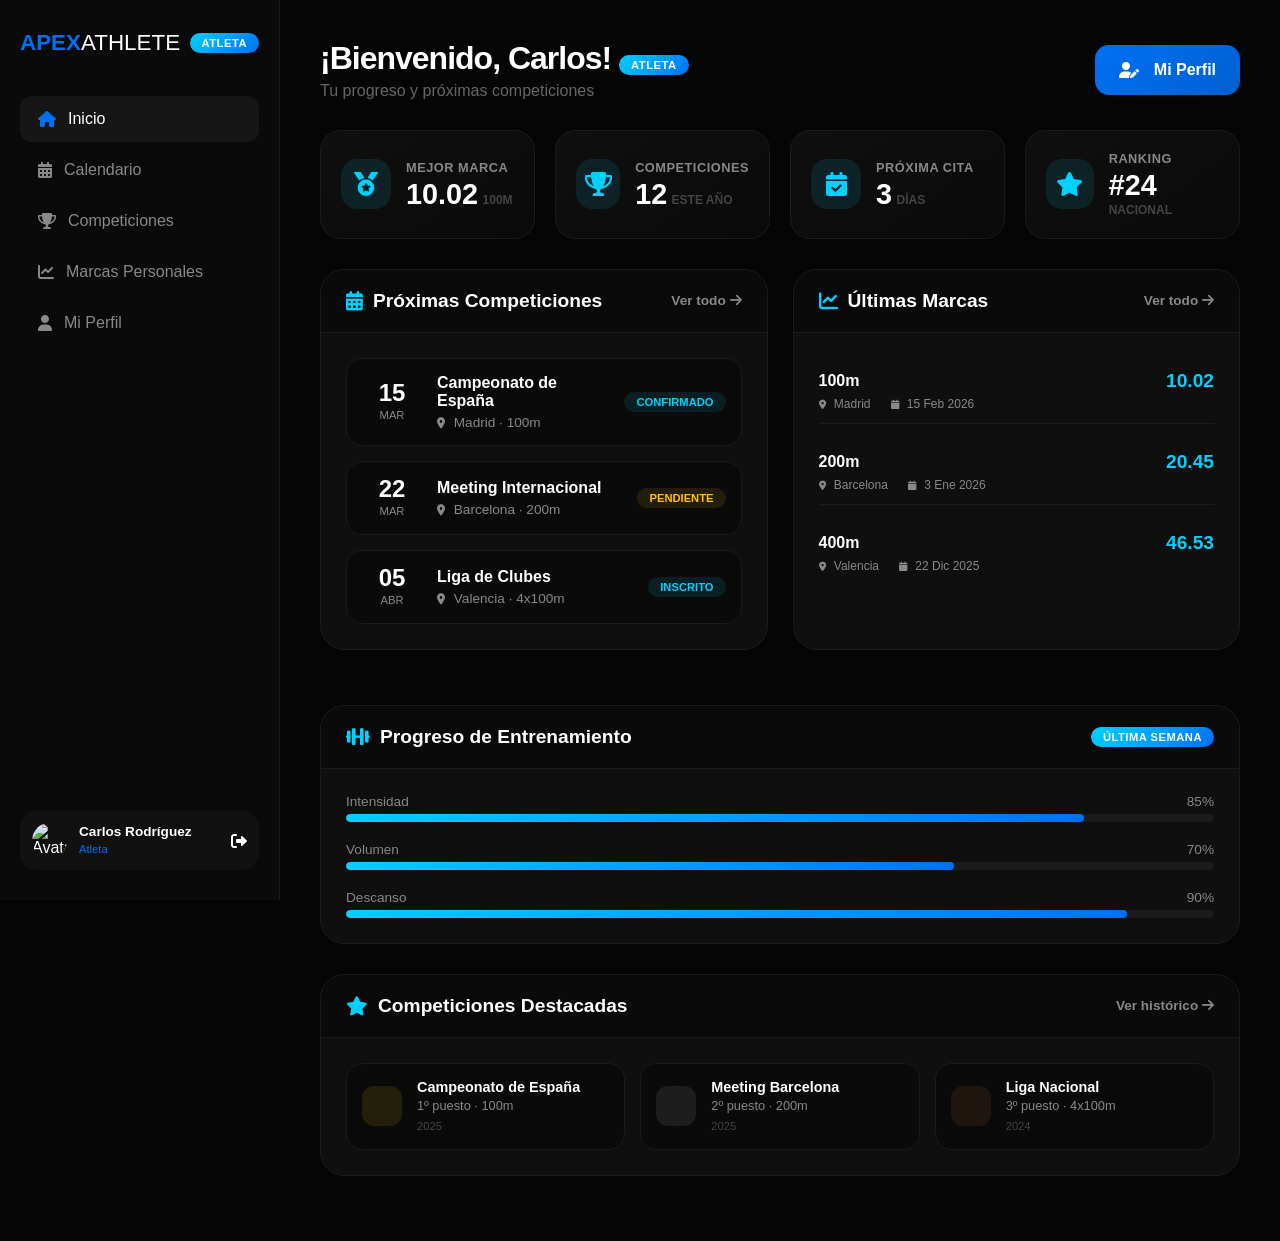
==== athlete/athlete.html @ 9842d27b "athlete" ====
<!DOCTYPE html>
<html lang="es">
<head>
    <meta charset="UTF-8">
    <meta name="viewport" content="width=device-width, initial-scale=1.0">
    <title>Mi Panel | Atleta APEX</title>
    <link rel="stylesheet" href="../../manager/dashboard.css">
    <link rel="stylesheet" href="css/athlete.css">
    <link rel="stylesheet" href="https://cdnjs.cloudflare.com/ajax/libs/font-awesome/6.0.0/css/all.min.css">
</head>
<body>
    <div class="sidebar-overlay" id="sidebar-overlay"></div>

    <div class="dashboard-layout">
        <!-- SIDEBAR (igual que manager pero con iconos diferentes) -->
        <aside class="sidebar" id="sidebar">
            <div class="sidebar-header">
                <div class="logo">APEX<span>ATHLETE</span></div>
                <div class="atleta-badge">ATLETA</div>
            </div>
            
            <nav class="sidebar-nav">
                <a href="index.html" class="nav-item active">
                    <i class="fas fa-home"></i> Inicio
                </a>
                <a href="calendario.html" class="nav-item">
                    <i class="fas fa-calendar-alt"></i> Calendario
                </a>
                <a href="competiciones.html" class="nav-item">
                    <i class="fas fa-trophy"></i> Competiciones
                </a>
                <a href="marcas.html" class="nav-item">
                    <i class="fas fa-chart-line"></i> Marcas Personales
                </a>
                <a href="perfil.html" class="nav-item">
                    <i class="fas fa-user"></i> Mi Perfil
                </a>
            </nav>

            <div class="sidebar-footer">
                <div class="user-pill">
                    <img src="https://ui-avatars.com/api/?name=ATLETA&background=00d1ff&color=fff" alt="Avatar">
                    <div class="user-info">
                        <span class="user-name">Carlos Rodríguez</span>
                        <span class="user-role">Atleta</span>
                    </div>
                    <i class="fas fa-sign-out-alt" id="logout-btn"></i>
                </div>
            </div>
        </aside>

        <main class="main-viewport">
            <!-- HEADER MÓVIL -->
            <div class="mobile-header">
                <div class="logo">APEX<span>ATHLETE</span></div>
                <button id="menu-toggle"><i class="fas fa-bars"></i></button>
            </div>

            <!-- CONTENIDO PRINCIPAL -->
            <header class="view-header">
                <div class="header-text">
                    <h1>¡Bienvenido, Carlos! <span class="atleta-badge">ATLETA</span></h1>
                    <p>Tu progreso y próximas competiciones</p>
                </div>
                <div class="header-actions">
                    <a href="perfil.html" class="btn-primary" style="text-decoration: none;">
                        <i class="fas fa-user-edit"></i> Mi Perfil
                    </a>
                </div>
            </header>

            <!-- ESTADÍSTICAS RÁPIDAS -->
            <div class="stats-grid">
                <div class="stat-card-atleta">
                    <div class="stat-icon">
                        <i class="fas fa-medal"></i>
                    </div>
                    <div class="stat-content">
                        <h4>Mejor Marca</h4>
                        <span class="stat-number">10.02</span>
                        <span class="stat-label">100m</span>
                    </div>
                </div>

                <div class="stat-card-atleta">
                    <div class="stat-icon">
                        <i class="fas fa-trophy"></i>
                    </div>
                    <div class="stat-content">
                        <h4>Competiciones</h4>
                        <span class="stat-number">12</span>
                        <span class="stat-label">este año</span>
                    </div>
                </div>

                <div class="stat-card-atleta">
                    <div class="stat-icon">
                        <i class="fas fa-calendar-check"></i>
                    </div>
                    <div class="stat-content">
                        <h4>Próxima cita</h4>
                        <span class="stat-number">3</span>
                        <span class="stat-label">días</span>
                    </div>
                </div>

                <div class="stat-card-atleta">
                    <div class="stat-icon">
                        <i class="fas fa-star"></i>
                    </div>
                    <div class="stat-content">
                        <h4>Ranking</h4>
                        <span class="stat-number">#24</span>
                        <span class="stat-label">nacional</span>
                    </div>
                </div>
            </div>

            <!-- GRID DE DOS COLUMNAS -->
            <div class="dashboard-grid">
                <!-- PRÓXIMAS COMPETICIONES -->
                <div class="section-card">
                    <div class="section-header">
                        <h3><i class="fas fa-calendar-alt"></i> Próximas Competiciones</h3>
                        <a href="calendario.html" class="view-all">Ver todo <i class="fas fa-arrow-right"></i></a>
                    </div>
                    <div class="section-content">
                        <div class="event-list">
                            <div class="event-item">
                                <div class="event-date">
                                    <span class="day">15</span>
                                    <span class="month">MAR</span>
                                </div>
                                <div class="event-info">
                                    <h4>Campeonato de España</h4>
                                    <p><i class="fas fa-map-marker-alt"></i> Madrid · 100m</p>
                                </div>
                                <span class="event-status">Confirmado</span>
                            </div>

                            <div class="event-item">
                                <div class="event-date">
                                    <span class="day">22</span>
                                    <span class="month">MAR</span>
                                </div>
                                <div class="event-info">
                                    <h4>Meeting Internacional</h4>
                                    <p><i class="fas fa-map-marker-alt"></i> Barcelona · 200m</p>
                                </div>
                                <span class="event-status pending">Pendiente</span>
                            </div>

                            <div class="event-item">
                                <div class="event-date">
                                    <span class="day">05</span>
                                    <span class="month">ABR</span>
                                </div>
                                <div class="event-info">
                                    <h4>Liga de Clubes</h4>
                                    <p><i class="fas fa-map-marker-alt"></i> Valencia · 4x100m</p>
                                </div>
                                <span class="event-status">Inscrito</span>
                            </div>
                        </div>
                    </div>
                </div>

                <!-- ÚLTIMAS MARCAS -->
                <div class="section-card">
                    <div class="section-header">
                        <h3><i class="fas fa-chart-line"></i> Últimas Marcas</h3>
                        <a href="marcas.html" class="view-all">Ver todo <i class="fas fa-arrow-right"></i></a>
                    </div>
                    <div class="section-content">
                        <div class="pb-list">
                            <div class="pb-item">
                                <div class="pb-discipline">
                                    <span class="discipline">100m</span>
                                    <span class="pb-value">10.02</span>
                                </div>
                                <div class="pb-details">
                                    <span><i class="fas fa-map-marker-alt"></i> Madrid</span>
                                    <span><i class="fas fa-calendar"></i> 15 Feb 2026</span>
                                </div>
                            </div>

                            <div class="pb-item">
                                <div class="pb-discipline">
                                    <span class="discipline">200m</span>
                                    <span class="pb-value">20.45</span>
                                </div>
                                <div class="pb-details">
                                    <span><i class="fas fa-map-marker-alt"></i> Barcelona</span>
                                    <span><i class="fas fa-calendar"></i> 3 Ene 2026</span>
                                </div>
                            </div>

                            <div class="pb-item">
                                <div class="pb-discipline">
                                    <span class="discipline">400m</span>
                                    <span class="pb-value">46.53</span>
                                </div>
                                <div class="pb-details">
                                    <span><i class="fas fa-map-marker-alt"></i> Valencia</span>
                                    <span><i class="fas fa-calendar"></i> 22 Dic 2025</span>
                                </div>
                            </div>
                        </div>
                    </div>
                </div>
            </div>

            <!-- PROGRESO DE ENTRENAMIENTO -->
            <div class="section-card" style="margin-bottom: 30px;">
                <div class="section-header">
                    <h3><i class="fas fa-dumbbell"></i> Progreso de Entrenamiento</h3>
                    <span class="atleta-badge">Última semana</span>
                </div>
                <div class="section-content">
                    <div class="progress-stats">
                        <div class="progress-item">
                            <div class="progress-label">
                                <span>Intensidad</span>
                                <span>85%</span>
                            </div>
                            <div class="progress-bar">
                                <div class="progress-fill" style="width: 85%"></div>
                            </div>
                        </div>
                        <div class="progress-item">
                            <div class="progress-label">
                                <span>Volumen</span>
                                <span>70%</span>
                            </div>
                            <div class="progress-bar">
                                <div class="progress-fill" style="width: 70%"></div>
                            </div>
                        </div>
                        <div class="progress-item">
                            <div class="progress-label">
                                <span>Descanso</span>
                                <span>90%</span>
                            </div>
                            <div class="progress-bar">
                                <div class="progress-fill" style="width: 90%"></div>
                            </div>
                        </div>
                    </div>
                </div>
            </div>

            <!-- COMPETICIONES DESTACADAS -->
            <div class="section-card">
                <div class="section-header">
                    <h3><i class="fas fa-star"></i> Competiciones Destacadas</h3>
                    <a href="competiciones.html" class="view-all">Ver histórico <i class="fas fa-arrow-right"></i></a>
                </div>
                <div class="section-content">
                    <div class="highlights-grid">
                        <div class="highlight-card">
                            <div class="highlight-icon">
                                <i class="fas fa-gold"></i>
                            </div>
                            <div class="highlight-info">
                                <h4>Campeonato de España</h4>
                                <p>1º puesto · 100m</p>
                                <span class="highlight-date">2025</span>
                            </div>
                        </div>
                        <div class="highlight-card">
                            <div class="highlight-icon silver">
                                <i class="fas fa-silver"></i>
                            </div>
                            <div class="highlight-info">
                                <h4>Meeting Barcelona</h4>
                                <p>2º puesto · 200m</p>
                                <span class="highlight-date">2025</span>
                            </div>
                        </div>
                        <div class="highlight-card">
                            <div class="highlight-icon bronze">
                                <i class="fas fa-bronze"></i>
                            </div>
                            <div class="highlight-info">
                                <h4>Liga Nacional</h4>
                                <p>3º puesto · 4x100m</p>
                                <span class="highlight-date">2024</span>
                            </div>
                        </div>
                    </div>
                </div>
            </div>
        </main>
    </div>

    <!-- SCRIPTS -->
    <script src="https://cdn.jsdelivr.net/npm/@supabase/supabase-js@2"></script>
    <script src="../utils/js/auth-guard.js"></script>
    <script src="../utils/js/menu-movil.js"></script>
    <script src="../utils/js/logout.js"></script>
    <script src="js/athlete-dashboard.js"></script>
</body>
</html>
---- manager/dashboard.css ----
:root {
    --bg-black: #050505;
    --sidebar-bg: #0a0a0a;
    --accent-blue: #0070f3;
    --border-color: #1a1a1a;
    --text-gray: #888;
}

body {
    margin: 0;
    font-family: -apple-system, BlinkMacSystemFont, "Segoe UI", Roboto, sans-serif;
    background: var(--bg-black);
    color: white;
}

.dashboard-layout { display: flex; min-height: 100vh; }

/* --- SIDEBAR --- */
.sidebar {
    width: 280px;
    height: 100vh;
    position: fixed;
    background: var(--sidebar-bg);
    border-right: 1px solid var(--border-color);
    display: flex;
    flex-direction: column;
    padding: 30px 20px;
    box-sizing: border-box;
    transition: transform 0.3s cubic-bezier(0.4, 0, 0.2, 1);
    z-index: 1001;
}

.logo { font-size: 1.4rem; font-weight: 900; color: var(--accent-blue); margin-bottom: 40px; }
.logo span { color: #fff; font-weight: 400; }

.sidebar-nav { flex-grow: 1; }
.nav-item {
    display: flex; align-items: center; gap: 12px;
    padding: 14px 18px; color: var(--text-gray);
    text-decoration: none; border-radius: 12px;
    transition: 0.3s; margin-bottom: 5px;
}
.nav-item:hover, .nav-item.active { background: rgba(255,255,255,0.05); color: #fff; }
.nav-item.active i { color: var(--accent-blue); }

.user-pill {
    background: #111; padding: 12px; border-radius: 16px;
    display: flex; align-items: center; gap: 12px;
}
.user-pill img { width: 35px; height: 35px; border-radius: 50%; }
.user-info { flex-grow: 1; overflow: hidden; }
.user-name { display: block; font-size: 0.85rem; font-weight: 600; white-space: nowrap; overflow: hidden; text-overflow: ellipsis; }
.user-role { font-size: 0.7rem; color: var(--accent-blue); }

/* --- MAIN VIEWPORT --- */
.main-viewport { margin-left: 280px; flex-grow: 1; padding: 40px; transition: 0.3s; }

.mobile-header { display: none; } /* Oculto en PC */

.view-header { display: flex; justify-content: space-between; align-items: center; margin-bottom: 30px; }
.view-header h1 { font-size: 2rem; margin: 0; letter-spacing: -1px; }
.view-header p { color: #666; margin: 5px 0 0 0; }

.btn-primary {
    background: var(--accent-blue); color: #fff; border: none;
    padding: 12px 24px; border-radius: 10px; font-weight: 600;
    cursor: pointer; transition: 0.3s; display: flex; align-items: center; gap: 8px;
}

/* --- GRIDS & CARDS --- */
.stats-row { display: grid; grid-template-columns: repeat(3, 1fr); gap: 20px; margin-bottom: 40px; }
.stat-card { background: #0f0f0f; border: 1px solid var(--border-color); padding: 25px; border-radius: 18px; }
.stat-label { color: #666; font-size: 0.75rem; text-transform: uppercase; font-weight: 700; }
.stat-value { display: block; font-size: 1.8rem; font-weight: 800; margin-top: 8px; }

.section-bar { display: flex; justify-content: space-between; align-items: center; margin-bottom: 20px; }
.filter-pills { display: flex; gap: 10px; }
.pill { padding: 6px 16px; background: #111; border-radius: 20px; font-size: 0.85rem; color: #666; cursor: pointer; }
.pill.active { background: var(--accent-blue); color: #fff; }

.athlete-grid { display: grid; grid-template-columns: repeat(auto-fill, minmax(280px, 1fr)); gap: 20px; }
.athlete-card {
    background: #0f0f0f; border: 1px solid var(--border-color);
    padding: 20px; border-radius: 18px; transition: 0.3s;
}
.athlete-card:hover { border-color: var(--accent-blue); transform: translateY(-3px); }

/* --- RESPONSIVE ADJUSTMENTS --- */
.sidebar-overlay {
    display: none; position: fixed; top: 0; left: 0;
    width: 100%; height: 100%; background: rgba(0,0,0,0.8);
    backdrop-filter: blur(4px); z-index: 1000;
}

@media (max-width: 992px) {
    .sidebar { transform: translateX(-100%); }
    .sidebar.active { transform: translateX(0); }
    .sidebar-overlay.active { display: block; }
    .main-viewport { margin-left: 0; padding: 20px; }
    .mobile-header {
        display: flex; justify-content: space-between; align-items: center;
        padding: 15px 0; margin-bottom: 20px;
    }
    #menu-toggle { background: none; border: none; color: #fff; font-size: 1.5rem; cursor: pointer; }
    
    .stats-row { grid-template-columns: 1fr; }
    .view-header { flex-direction: column; align-items: flex-start; gap: 20px; }
    .header-actions { width: 100%; }
    .btn-primary { width: 100%; justify-content: center; }
    
    .section-bar { flex-direction: column; align-items: flex-start; gap: 15px; }
    .filter-pills { width: 100%; overflow-x: auto; padding-bottom: 10px; }
}

.fa-sign-out-alt:hover{
    color: #ff4d4d !important;
    transition: 0.3s;
    cursor: pointer;
}

.athlete-name:hover {
    color: var(--accent-blue);
    text-decoration: underline;
}

/* --- ESTILOS DE GÉNERO --- */
:root {
    --accent-man: #3b82f6;   /* Azul vibrante */
    --accent-woman: #ec4899; /* Rosa/Fucsia vibrante */
}

/* Tarjetas de Hombres */
.card-man {
    border-left: 4px solid var(--accent-man);
}
.card-man:hover {
    border-color: var(--accent-man);
    box-shadow: 0 4px 15px rgba(59, 130, 246, 0.1);
}
.card-man .gender-badge {
    background: rgba(59, 130, 246, 0.1);
    color: var(--accent-man);
}

/* Tarjetas de Mujeres */
.card-woman {
    border-left: 4px solid var(--accent-woman);
}
.card-woman:hover {
    border-color: var(--accent-woman);
    box-shadow: 0 4px 15px rgba(236, 72, 153, 0.1);
}
.card-woman .gender-badge {
    background: rgba(236, 72, 153, 0.1);
    color: var(--accent-woman);
}

/* Etiqueta de género dentro de la tarjeta */
.gender-badge {
    font-size: 0.65rem;
    padding: 3px 8px;
    border-radius: 12px;
    font-weight: 700;
    text-transform: uppercase;
    display: inline-flex;
    align-items: center;
    gap: 4px;
}

/* --- ESTILOS DEL SELECT DE PRUEBAS --- */
.custom-select {
    background: #111;
    color: #666;
    border: 1px solid var(--border-color);
    padding: 8px 16px;
    border-radius: 20px; /* A juego con las pills */
    font-size: 0.85rem;
    outline: none;
    cursor: pointer;
    transition: 0.3s;
    appearance: none; /* Quita la flecha por defecto en algunos navegadores */
}
.custom-select:hover, .custom-select:focus {
    color: #fff;
    border-color: var(--accent-blue);
}
.custom-select option {
    background: #111;
    color: #fff;
}

/* ========================================
   SOBRESCRITURA COMPLETA PARA MODAL DE ATLETAS
   Anula los estilos globales de .modal-content
   ======================================== */

/* Overlay específico - OCULTO POR DEFECTO */
#athleteModal.modal-overlay {
    display: none !important;  /* OCULTO COMPLETAMENTE */
    position: fixed !important;
    top: 0 !important;
    left: 0 !important;
    width: 100% !important;
    height: 100% !important;
    background: rgba(0, 0, 0, 0.85) !important;
    backdrop-filter: blur(8px) !important;
    z-index: 2000 !important;
    align-items: center !important;
    justify-content: center !important;
    opacity: 0 !important;
    visibility: hidden !important;
    pointer-events: none !important;
}

/* Cuando está activo - MOSTRAR */
#athleteModal.modal-overlay.active {
    display: flex !important;
    opacity: 1 !important;
    visibility: visible !important;
    pointer-events: all !important;
}

/* Container principal - ANULA .modal-content */
#athleteModal .modal-container {
    all: initial !important; /* Reset total */
    display: block !important;
    background: #0f0f0f !important;
    border: 1px solid #1a1a1a !important;
    border-radius: 24px !important;
    width: 90% !important;
    max-width: 800px !important; /* TU max-width */
    max-height: 85vh !important;
    overflow-y: auto !important;
    position: relative !important;
    transform: scale(0.9);
    transition: transform 0.3s cubic-bezier(0.4, 0, 0.2, 1) !important;
    box-shadow: 0 20px 40px rgba(0, 0, 0, 0.4) !important;
    padding: 0 !important; /* QUITA el padding del otro modal */
    margin: 0 auto !important;
}

#athleteModal.active .modal-container {
    transform: scale(1) !important;
}

/* Resto del código sigue igual... */
/* Header */
#athleteModal .modal-header {
    all: initial !important;
    display: flex !important;
    justify-content: space-between !important;
    align-items: center !important;
    padding: 24px 30px !important;
    border-bottom: 1px solid #1a1a1a !important;
    background: #0a0a0a !important;
    border-radius: 24px 24px 0 0 !important;
    position: sticky !important;
    top: 0 !important;
    z-index: 10 !important;
}

#athleteModal .modal-header h2 {
    all: initial !important;
    font-family: -apple-system, BlinkMacSystemFont, "Segoe UI", Roboto, sans-serif !important;
    font-size: 1.8rem !important;
    font-weight: 700 !important;
    letter-spacing: -0.5px !important;
    color: white !important;
    margin: 0 !important;
    padding: 0 !important;
}

/* Botón cerrar - ANULA posición absolute */
#athleteModal .modal-close {
    all: initial !important;
    background: none !important;
    border: none !important;
    color: #888 !important;
    font-size: 1.8rem !important;
    cursor: pointer !important;
    width: 40px !important;
    height: 40px !important;
    display: flex !important;
    align-items: center !important;
    justify-content: center !important;
    border-radius: 50% !important;
    transition: all 0.2s !important;
    position: static !important; /* ¡IMPORTANTE! Anula el absolute */
    padding: 0 !important;
    margin: 0 !important;
    line-height: 1 !important;
}

#athleteModal .modal-close:hover {
    background: rgba(255, 255, 255, 0.1) !important;
    color: #fff !important;
}

/* Contenido - ANULA completamente .modal-content */
#athleteModal .modal-content {
    all: initial !important;
    display: block !important;
    padding: 30px !important; /* TU padding */
    background: transparent !important;
    border: none !important;
    width: auto !important;
    max-width: none !important;
    border-radius: 0 !important;
    position: static !important;
    max-height: none !important;
    overflow: visible !important;
}

/* Info personal */
#athleteModal .athlete-info-section {
    all: initial !important;
    display: block !important;
    background: #0a0a0a !important;
    border-radius: 18px !important;
    padding: 20px !important;
    margin-bottom: 30px !important;
    border: 1px solid #1a1a1a !important;
}

#athleteModal .athlete-info-grid {
    all: initial !important;
    display: grid !important;
    grid-template-columns: repeat(auto-fit, minmax(200px, 1fr)) !important;
    gap: 20px !important;
}

#athleteModal .info-item {
    all: initial !important;
    display: flex !important;
    flex-direction: column !important;
    gap: 5px !important;
}

#athleteModal .info-label {
    all: initial !important;
    color: #888 !important;
    font-size: 0.7rem !important;
    text-transform: uppercase !important;
    letter-spacing: 0.5px !important;
    font-weight: 700 !important;
    font-family: -apple-system, BlinkMacSystemFont, "Segoe UI", Roboto, sans-serif !important;
}

#athleteModal .info-value {
    all: initial !important;
    font-size: 1.2rem !important;
    font-weight: 600 !important;
    display: flex !important;
    align-items: center !important;
    gap: 8px !important;
    color: white !important;
    font-family: -apple-system, BlinkMacSystemFont, "Segoe UI", Roboto, sans-serif !important;
}

#athleteModal .info-value i {
    color: #0070f3 !important;
    width: 20px !important;
}

/* Marcas personales */
#athleteModal .pb-section {
    all: initial !important;
    display: block !important;
    background: #0a0a0a !important;
    border-radius: 18px !important;
    padding: 20px !important;
    border: 1px solid #1a1a1a !important;
}

#athleteModal .pb-section h3 {
    all: initial !important;
    display: flex !important;
    align-items: center !important;
    gap: 10px !important;
    margin: 0 0 20px 0 !important;
    font-size: 1.3rem !important;
    font-weight: 700 !important;
    color: white !important;
    font-family: -apple-system, BlinkMacSystemFont, "Segoe UI", Roboto, sans-serif !important;
}

#athleteModal .pb-section h3 i {
    color: #0070f3 !important;
}

#athleteModal .pb-grid {
    all: initial !important;
    display: grid !important;
    grid-template-columns: repeat(auto-fill, minmax(250px, 1fr)) !important;
    gap: 15px !important;
}

#athleteModal .pb-card {
    all: initial !important;
    display: block !important;
    background: #111 !important;
    border: 1px solid #1a1a1a !important;
    border-radius: 14px !important;
    padding: 15px !important;
    transition: all 0.2s !important;
}

#athleteModal .pb-card:hover {
    border-color: #0070f3 !important;
    transform: translateY(-2px) !important;
}

#athleteModal .pb-discipline {
    all: initial !important;
    display: flex !important;
    justify-content: space-between !important;
    align-items: center !important;
    font-size: 1rem !important;
    font-weight: 700 !important;
    color: #fff !important;
    margin-bottom: 8px !important;
    font-family: -apple-system, BlinkMacSystemFont, "Segoe UI", Roboto, sans-serif !important;
}

#athleteModal .pb-discipline i {
    color: #0070f3 !important;
    font-size: 0.9rem !important;
    opacity: 0.7 !important;
}

#athleteModal .pb-mark {
    all: initial !important;
    font-size: 1.3rem !important;
    font-weight: 800 !important;
    color: #0070f3 !important;
    margin-bottom: 5px !important;
    display: block !important;
    font-family: -apple-system, BlinkMacSystemFont, "Segoe UI", Roboto, sans-serif !important;
}

#athleteModal .pb-venue {
    all: initial !important;
    display: flex !important;
    align-items: center !important;
    gap: 5px !important;
    font-size: 0.75rem !important;
    color: #888 !important;
    margin-bottom: 3px !important;
    font-family: -apple-system, BlinkMacSystemFont, "Segoe UI", Roboto, sans-serif !important;
}

#athleteModal .pb-venue i {
    font-size: 0.6rem !important;
}

#athleteModal .pb-date {
    all: initial !important;
    display: flex !important;
    align-items: center !important;
    gap: 5px !important;
    font-size: 0.7rem !important;
    color: #444 !important;
    font-family: -apple-system, BlinkMacSystemFont, "Segoe UI", Roboto, sans-serif !important;
}

/* Badge de género */
#athleteModal .modal-gender-badge {
    all: initial !important;
    display: inline-flex !important;
    align-items: center !important;
    gap: 6px !important;
    padding: 4px 12px !important;
    border-radius: 20px !important;
    font-size: 0.8rem !important;
    font-weight: 600 !important;
    margin-left: 15px !important;
    font-family: -apple-system, BlinkMacSystemFont, "Segoe UI", Roboto, sans-serif !important;
}

#athleteModal .modal-gender-badge.man {
    background: rgba(59, 130, 246, 0.15) !important;
    color: #3b82f6 !important;
    border: 1px solid rgba(59, 130, 246, 0.3) !important;
}

#athleteModal .modal-gender-badge.woman {
    background: rgba(236, 72, 153, 0.15) !important;
    color: #ec4899 !important;
    border: 1px solid rgba(236, 72, 153, 0.3) !important;
}

/* Botón WA */
#athleteModal .modal-wa-btn {
    all: initial !important;
    display: inline-flex !important;
    align-items: center !important;
    gap: 8px !important;
    background: #111 !important;
    color: #fff !important;
    border: 1px solid #1a1a1a !important;
    padding: 12px 24px !important;
    border-radius: 12px !important;
    font-weight: 600 !important;
    cursor: pointer !important;
    transition: all 0.2s !important;
    text-decoration: none !important;
    margin-top: 20px !important;
    font-family: -apple-system, BlinkMacSystemFont, "Segoe UI", Roboto, sans-serif !important;
}

#athleteModal .modal-wa-btn:hover {
    background: #0070f3 !important;
    border-color: #0070f3 !important;
}

/* Scroll */
#athleteModal .modal-container::-webkit-scrollbar {
    width: 8px !important;
}

#athleteModal .modal-container::-webkit-scrollbar-track {
    background: #0a0a0a !important;
    border-radius: 0 0 24px 0 !important;
}

#athleteModal .modal-container::-webkit-scrollbar-thumb {
    background: #333 !important;
    border-radius: 4px !important;
}

#athleteModal .modal-container::-webkit-scrollbar-thumb:hover {
    background: #0070f3 !important;
}

/* Responsive */
@media (max-width: 600px) {
    #athleteModal .modal-container {
        width: 95% !important;
        max-height: 90vh !important;
    }
    
    #athleteModal .modal-header {
        padding: 20px !important;
    }
    
    #athleteModal .modal-header h2 {
        font-size: 1.4rem !important;
    }
    
    #athleteModal .modal-content {
        padding: 20px !important;
    }
    
    #athleteModal .pb-grid {
        grid-template-columns: 1fr !important;
    }
}

/* ========================================
   AJUSTES - DISEÑO PROFESIONAL
   ======================================== */

.settings-container {
    max-width: 900px;
    margin: 0 auto;
}

/* Tarjeta principal */
.settings-card {
    background: linear-gradient(145deg, #0f0f0f, #0a0a0a);
    border: 1px solid var(--border-color);
    border-radius: 24px;
    padding: 35px;
    margin-bottom: 30px;
    box-shadow: 0 20px 40px rgba(0, 0, 0, 0.4);
    transition: transform 0.3s ease, box-shadow 0.3s ease;
}

.settings-card:hover {
    transform: translateY(-2px);
    box-shadow: 0 25px 50px rgba(0, 112, 243, 0.15);
}

/* Encabezado con icono */
.settings-header {
    display: flex;
    align-items: center;
    gap: 15px;
    margin-bottom: 25px;
    padding-bottom: 20px;
    border-bottom: 1px solid var(--border-color);
}

.settings-icon {
    width: 60px;
    height: 60px;
    background: rgba(0, 112, 243, 0.1);
    border-radius: 18px;
    display: flex;
    align-items: center;
    justify-content: center;
    font-size: 2rem;
    color: var(--accent-blue);
    border: 1px solid rgba(0, 112, 243, 0.2);
}

.settings-header h3 {
    margin: 0;
    font-size: 1.8rem;
    font-weight: 700;
    letter-spacing: -0.5px;
}

.settings-header p {
    margin: 5px 0 0;
    color: var(--text-gray);
    font-size: 0.9rem;
}

/* Mensaje informativo */
.info-message {
    background: rgba(0, 112, 243, 0.05);
    border: 1px solid rgba(0, 112, 243, 0.15);
    border-radius: 16px;
    padding: 20px;
    margin-bottom: 30px;
    display: flex;
    gap: 15px;
    align-items: flex-start;
}

.info-message i {
    color: var(--accent-blue);
    font-size: 1.5rem;
    flex-shrink: 0;
}

.info-message p {
    margin: 0;
    color: #ccc;
    font-size: 0.95rem;
    line-height: 1.6;
}

.info-message strong {
    color: white;
}

/* Formulario elegante */
.form-group {
    margin-bottom: 25px;
}

.form-group label {
    display: flex;
    align-items: center;
    gap: 8px;
    font-size: 0.9rem;
    font-weight: 600;
    color: #ccc;
    margin-bottom: 8px;
}

.form-group label i {
    color: var(--accent-blue);
    font-size: 1rem;
}

.input-wrapper {
    position: relative;
    display: flex;
    align-items: center;
}

.input-icon {
    position: absolute;
    left: 16px;
    color: var(--text-gray);
    font-size: 1.1rem;
    z-index: 1;
}

.custom-input {
    width: 100%;
    background: #111;
    border: 1px solid var(--border-color);
    border-radius: 14px;
    padding: 16px 16px 16px 48px;
    color: white;
    font-size: 1rem;
    outline: none;
    transition: all 0.3s ease;
    box-sizing: border-box;
}

.custom-input:hover {
    border-color: #444;
}

.custom-input:focus {
    border-color: var(--accent-blue);
    box-shadow: 0 0 0 4px rgba(0, 112, 243, 0.15);
    background: #1a1a1a;
}

.custom-input::placeholder {
    color: #444;
}

/* Botón principal mejorado */
.btn-primary {
    background: linear-gradient(135deg, var(--accent-blue), #0060d0);
    color: white;
    border: none;
    padding: 16px 24px;
    border-radius: 14px;
    font-weight: 600;
    font-size: 1rem;
    cursor: pointer;
    transition: all 0.3s ease;
    display: flex;
    align-items: center;
    justify-content: center;
    gap: 10px;
    width: 100%;
    position: relative;
    overflow: hidden;
}

.btn-primary::before {
    content: '';
    position: absolute;
    top: 0;
    left: -100%;
    width: 100%;
    height: 100%;
    background: linear-gradient(90deg, transparent, rgba(255, 255, 255, 0.2), transparent);
    transition: left 0.5s ease;
}

.btn-primary:hover {
    transform: translateY(-2px);
    box-shadow: 0 10px 25px rgba(0, 112, 243, 0.4);
}

.btn-primary:hover::before {
    left: 100%;
}

.btn-primary:disabled {
    opacity: 0.6;
    cursor: not-allowed;
    transform: none;
}

/* Mensajes de notificación */
#save-message {
    display: none;
    padding: 18px 20px;
    border-radius: 14px;
    margin-top: 25px;
    font-size: 0.95rem;
    animation: slideIn 0.3s ease;
    border-left: 4px solid;
}

#save-message.success {
    background: rgba(16, 185, 129, 0.1);
    color: #10b981;
    border-left-color: #10b981;
    border: 1px solid rgba(16, 185, 129, 0.2);
}

#save-message.error {
    background: rgba(255, 77, 77, 0.1);
    color: #ff4d4d;
    border-left-color: #ff4d4d;
    border: 1px solid rgba(255, 77, 77, 0.2);
}

#save-message i {
    margin-right: 10px;
    font-size: 1.1rem;
}

@keyframes slideIn {
    from {
        opacity: 0;
        transform: translateY(-10px);
    }
    to {
        opacity: 1;
        transform: translateY(0);
    }
}

/* Tarjeta de ayuda/info adicional */
.settings-help-card {
    background: #0a0a0a;
    border: 1px solid var(--border-color);
    border-radius: 18px;
    padding: 25px;
    display: flex;
    gap: 20px;
    align-items: flex-start;
}

.help-icon {
    width: 50px;
    height: 50px;
    background: rgba(255, 255, 255, 0.03);
    border-radius: 14px;
    display: flex;
    align-items: center;
    justify-content: center;
    font-size: 1.5rem;
    color: var(--text-gray);
    flex-shrink: 0;
}

.help-content h4 {
    margin: 0 0 8px;
    font-size: 1.1rem;
    color: white;
}

.help-content p {
    margin: 0;
    color: var(--text-gray);
    font-size: 0.9rem;
    line-height: 1.5;
}

.help-content a {
    color: var(--accent-blue);
    text-decoration: none;
    font-weight: 600;
}

.help-content a:hover {
    text-decoration: underline;
}

/* Responsive */
@media (max-width: 600px) {
    .settings-card {
        padding: 25px;
    }
    
    .settings-header {
        flex-direction: column;
        text-align: center;
        gap: 10px;
    }
    
    .info-message {
        flex-direction: column;
        text-align: center;
    }
    
    .settings-help-card {
        flex-direction: column;
        text-align: center;
    }
}

/* Animación de carga */
@keyframes spin {
    to { transform: rotate(360deg); }
}

.fa-spinner {
    animation: spin 1s linear infinite;
}
---- athlete/css/athlete.css ----
/* ========================================
   DASHBOARD DE ATLETA - ESTILOS ESPECÍFICOS
   ======================================== */

:root {
    --accent-athlete: #00d1ff;
    --accent-athlete-dark: #0070f3;
}

/* Badge distintivo */
.atleta-badge {
    background: linear-gradient(135deg, var(--accent-athlete), var(--accent-athlete-dark));
    color: white;
    padding: 4px 12px;
    border-radius: 20px;
    font-size: 0.7rem;
    font-weight: 700;
    text-transform: uppercase;
    letter-spacing: 0.5px;
    display: inline-block;
}

.sidebar-header {
    display: flex;
    align-items: center;
    justify-content: space-between;
    margin-bottom: 40px;
}

.sidebar-header .logo {
    margin-bottom: 0;
}

/* Tarjetas de estadísticas */
.stats-grid {
    display: grid;
    grid-template-columns: repeat(auto-fit, minmax(200px, 1fr));
    gap: 20px;
    margin-bottom: 30px;
}

.stat-card-atleta {
    background: linear-gradient(145deg, #0f0f0f, #0a0a0a);
    border: 1px solid var(--border-color);
    border-radius: 20px;
    padding: 20px;
    display: flex;
    align-items: center;
    gap: 15px;
    transition: all 0.3s ease;
}

.stat-card-atleta:hover {
    transform: translateY(-3px);
    border-color: var(--accent-athlete);
    box-shadow: 0 10px 30px rgba(0, 209, 255, 0.15);
}

.stat-icon {
    width: 50px;
    height: 50px;
    background: rgba(0, 209, 255, 0.1);
    border-radius: 16px;
    display: flex;
    align-items: center;
    justify-content: center;
    font-size: 1.5rem;
    color: var(--accent-athlete);
}

.stat-content h4 {
    margin: 0 0 5px;
    font-size: 0.8rem;
    color: var(--text-gray);
    text-transform: uppercase;
    letter-spacing: 0.5px;
}

.stat-content .stat-number {
    font-size: 1.8rem;
    font-weight: 800;
    color: white;
    line-height: 1;
}

.stat-content .stat-label {
    font-size: 0.75rem;
    color: #444;
    margin-top: 3px;
}

/* Grid de dos columnas */
.dashboard-grid {
    display: grid;
    grid-template-columns: 1fr 1fr;
    gap: 25px;
    margin-bottom: 30px;
}

@media (max-width: 768px) {
    .dashboard-grid {
        grid-template-columns: 1fr;
    }
}

/* Tarjetas de sección */
.section-card {
    background: #0f0f0f;
    border: 1px solid var(--border-color);
    border-radius: 24px;
    overflow: hidden;
    margin-bottom: 25px;
}

.section-header {
    padding: 20px 25px;
    border-bottom: 1px solid var(--border-color);
    display: flex;
    justify-content: space-between;
    align-items: center;
    background: #0a0a0a;
}

.section-header h3 {
    margin: 0;
    font-size: 1.2rem;
    display: flex;
    align-items: center;
    gap: 10px;
}

.section-header h3 i {
    color: var(--accent-athlete);
}

.section-header .view-all {
    color: var(--text-gray);
    text-decoration: none;
    font-size: 0.85rem;
    font-weight: 600;
    transition: color 0.3s;
}

.section-header .view-all:hover {
    color: var(--accent-athlete);
}

.section-content {
    padding: 25px;
}

/* Lista de eventos */
.event-list {
    display: flex;
    flex-direction: column;
    gap: 15px;
}

.event-item {
    display: flex;
    align-items: center;
    gap: 15px;
    padding: 15px;
    background: #0a0a0a;
    border-radius: 16px;
    border: 1px solid var(--border-color);
    transition: all 0.3s;
}

.event-item:hover {
    border-color: var(--accent-athlete);
    transform: translateX(5px);
}

.event-date {
    text-align: center;
    min-width: 60px;
}

.event-date .day {
    font-size: 1.5rem;
    font-weight: 800;
    color: white;
    line-height: 1;
    display: block;
}

.event-date .month {
    font-size: 0.7rem;
    color: var(--text-gray);
    text-transform: uppercase;
}

.event-info {
    flex: 1;
}

.event-info h4 {
    margin: 0 0 5px;
    font-size: 1rem;
}

.event-info p {
    margin: 0;
    font-size: 0.85rem;
    color: var(--text-gray);
}

.event-info p i {
    margin-right: 5px;
    font-size: 0.7rem;
}

.event-status {
    padding: 4px 12px;
    background: rgba(0, 209, 255, 0.1);
    color: var(--accent-athlete);
    border-radius: 20px;
    font-size: 0.7rem;
    font-weight: 700;
    text-transform: uppercase;
}

.event-status.pending {
    background: rgba(255, 193, 7, 0.1);
    color: #ffc107;
}

/* Lista de marcas */
.pb-list {
    display: flex;
    flex-direction: column;
    gap: 15px;
}

.pb-item {
    padding: 12px 0;
    border-bottom: 1px solid var(--border-color);
}

.pb-item:last-child {
    border-bottom: none;
}

.pb-discipline {
    display: flex;
    justify-content: space-between;
    align-items: center;
    margin-bottom: 5px;
}

.pb-discipline .discipline {
    font-weight: 600;
    color: white;
}

.pb-discipline .pb-value {
    font-size: 1.2rem;
    font-weight: 800;
    color: var(--accent-athlete);
}

.pb-details {
    display: flex;
    gap: 20px;
    font-size: 0.75rem;
    color: var(--text-gray);
}

.pb-details i {
    margin-right: 5px;
    font-size: 0.6rem;
}

/* Barras de progreso */
.progress-stats {
    display: flex;
    flex-direction: column;
    gap: 20px;
}

.progress-item {
    width: 100%;
}

.progress-label {
    display: flex;
    justify-content: space-between;
    margin-bottom: 5px;
    font-size: 0.85rem;
    color: var(--text-gray);
}

.progress-bar {
    width: 100%;
    height: 8px;
    background: #1a1a1a;
    border-radius: 4px;
    overflow: hidden;
}

.progress-fill {
    height: 100%;
    background: linear-gradient(90deg, var(--accent-athlete), var(--accent-athlete-dark));
    border-radius: 4px;
    transition: width 0.3s ease;
}

/* Grid de highlights */
.highlights-grid {
    display: grid;
    grid-template-columns: repeat(auto-fit, minmax(200px, 1fr));
    gap: 15px;
}

.highlight-card {
    display: flex;
    align-items: center;
    gap: 15px;
    padding: 15px;
    background: #0a0a0a;
    border-radius: 16px;
    border: 1px solid var(--border-color);
}

.highlight-icon {
    width: 40px;
    height: 40px;
    background: rgba(255, 215, 0, 0.1);
    border-radius: 12px;
    display: flex;
    align-items: center;
    justify-content: center;
    color: #ffd700;
}

.highlight-icon.silver {
    background: rgba(192, 192, 192, 0.1);
    color: #c0c0c0;
}

.highlight-icon.bronze {
    background: rgba(205, 127, 50, 0.1);
    color: #cd7f32;
}

.highlight-info h4 {
    margin: 0 0 3px;
    font-size: 0.9rem;
}

.highlight-info p {
    margin: 0 0 3px;
    font-size: 0.8rem;
    color: var(--text-gray);
}

.highlight-date {
    font-size: 0.7rem;
    color: #444;
}

/* Responsive */
@media (max-width: 600px) {
    .stats-grid {
        grid-template-columns: 1fr;
    }
    
    .event-item {
        flex-wrap: wrap;
    }
    
    .event-date {
        width: 100%;
        display: flex;
        justify-content: space-between;
        align-items: center;
    }
    
    .event-date .day {
        font-size: 1.2rem;
    }
    
    .highlights-grid {
        grid-template-columns: 1fr;
    }
}

.btn-primary {
  background: linear-gradient(135deg, var(--accent-blue), #0060d0);
  color: white;
  border: none;
  padding: 16px 24px;
  border-radius: 14px;
  font-weight: 600;
  font-size: 1rem;
  cursor: pointer;
  transition: all 0.3s ease;
  display: flex;
  align-items: center;
  justify-content: center;
  gap: 15px;
  width: 67% !important;
  position: relative;
  overflow: hidden;
}
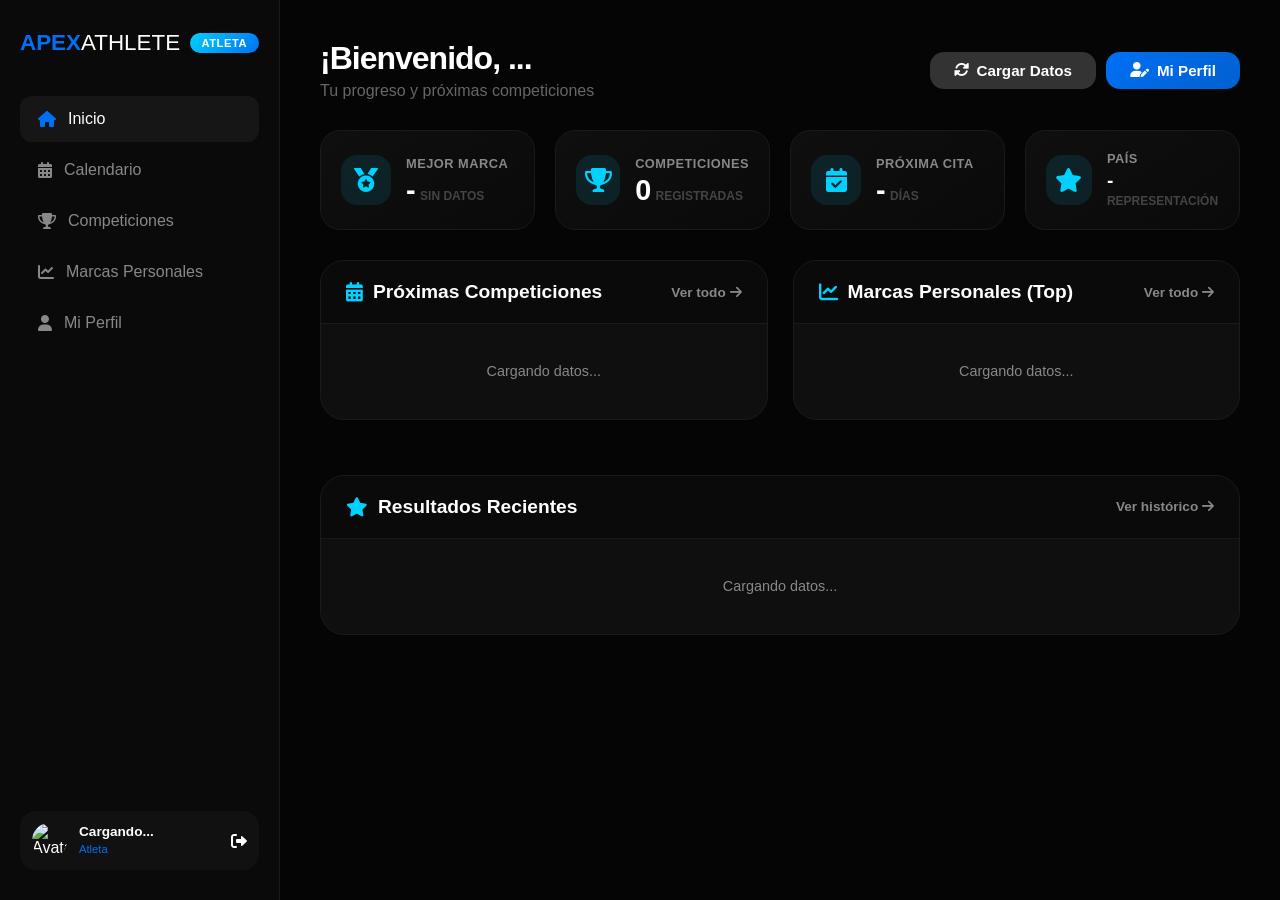
==== commit a691fe18: "yeah" ====
--- a/athlete/athlete.html
+++ b/athlete/athlete.html
@@ -4,7 +4,7 @@
     <meta charset="UTF-8">
     <meta name="viewport" content="width=device-width, initial-scale=1.0">
     <title>Mi Panel | Atleta APEX</title>
-    <link rel="stylesheet" href="../../manager/dashboard.css">
+    <link rel="stylesheet" href="../manager/css/dashboard.css">
     <link rel="stylesheet" href="css/athlete.css">
     <link rel="stylesheet" href="https://cdnjs.cloudflare.com/ajax/libs/font-awesome/6.0.0/css/all.min.css">
 </head>
@@ -12,7 +12,6 @@
     <div class="sidebar-overlay" id="sidebar-overlay"></div>
 
     <div class="dashboard-layout">
-        <!-- SIDEBAR (igual que manager pero con iconos diferentes) -->
         <aside class="sidebar" id="sidebar">
             <div class="sidebar-header">
                 <div class="logo">APEX<span>ATHLETE</span></div>
@@ -41,7 +40,7 @@
                 <div class="user-pill">
                     <img src="https://ui-avatars.com/api/?name=ATLETA&background=00d1ff&color=fff" alt="Avatar">
                     <div class="user-info">
-                        <span class="user-name">Carlos Rodríguez</span>
+                        <span class="user-name" id="sidebar-user-name">Cargando...</span>
                         <span class="user-role">Atleta</span>
                     </div>
                     <i class="fas fa-sign-out-alt" id="logout-btn"></i>
@@ -50,250 +49,104 @@
         </aside>
 
         <main class="main-viewport">
-            <!-- HEADER MÓVIL -->
             <div class="mobile-header">
                 <div class="logo">APEX<span>ATHLETE</span></div>
                 <button id="menu-toggle"><i class="fas fa-bars"></i></button>
             </div>
 
-            <!-- CONTENIDO PRINCIPAL -->
             <header class="view-header">
                 <div class="header-text">
-                    <h1>¡Bienvenido, Carlos! <span class="atleta-badge">ATLETA</span></h1>
+                    <h1>¡Bienvenido, <span id="header-user-name">...</span></h1>
                     <p>Tu progreso y próximas competiciones</p>
                 </div>
-                <div class="header-actions">
+                <div class="header-actions" style="display: flex; gap: 10px;">
+                    <button id="btn-cargar-datos" class="btn-primary" style="background: #333;">
+                        <i class="fas fa-sync-alt"></i> Cargar Datos
+                    </button>
                     <a href="perfil.html" class="btn-primary" style="text-decoration: none;">
                         <i class="fas fa-user-edit"></i> Mi Perfil
                     </a>
                 </div>
             </header>
 
-            <!-- ESTADÍSTICAS RÁPIDAS -->
             <div class="stats-grid">
                 <div class="stat-card-atleta">
-                    <div class="stat-icon">
-                        <i class="fas fa-medal"></i>
-                    </div>
+                    <div class="stat-icon"><i class="fas fa-medal"></i></div>
                     <div class="stat-content">
                         <h4>Mejor Marca</h4>
-                        <span class="stat-number">10.02</span>
-                        <span class="stat-label">100m</span>
+                        <span class="stat-number" id="stat-mejor-marca">-</span>
+                        <span class="stat-label" id="stat-mejor-marca-prueba">Sin datos</span>
                     </div>
                 </div>
 
                 <div class="stat-card-atleta">
-                    <div class="stat-icon">
-                        <i class="fas fa-trophy"></i>
-                    </div>
+                    <div class="stat-icon"><i class="fas fa-trophy"></i></div>
                     <div class="stat-content">
                         <h4>Competiciones</h4>
-                        <span class="stat-number">12</span>
-                        <span class="stat-label">este año</span>
+                        <span class="stat-number" id="stat-competiciones">0</span>
+                        <span class="stat-label">registradas</span>
                     </div>
                 </div>
 
                 <div class="stat-card-atleta">
-                    <div class="stat-icon">
-                        <i class="fas fa-calendar-check"></i>
-                    </div>
+                    <div class="stat-icon"><i class="fas fa-calendar-check"></i></div>
                     <div class="stat-content">
                         <h4>Próxima cita</h4>
-                        <span class="stat-number">3</span>
+                        <span class="stat-number" id="stat-proxima-cita">-</span>
                         <span class="stat-label">días</span>
                     </div>
                 </div>
 
                 <div class="stat-card-atleta">
-                    <div class="stat-icon">
-                        <i class="fas fa-star"></i>
-                    </div>
+                    <div class="stat-icon"><i class="fas fa-star"></i></div>
                     <div class="stat-content">
-                        <h4>Ranking</h4>
-                        <span class="stat-number">#24</span>
-                        <span class="stat-label">nacional</span>
+                        <h4>País</h4>
+                        <span class="stat-number" style="font-size: 1.2rem;" id="stat-pais">-</span>
+                        <span class="stat-label">Representación</span>
                     </div>
                 </div>
             </div>
 
-            <!-- GRID DE DOS COLUMNAS -->
             <div class="dashboard-grid">
-                <!-- PRÓXIMAS COMPETICIONES -->
                 <div class="section-card">
                     <div class="section-header">
                         <h3><i class="fas fa-calendar-alt"></i> Próximas Competiciones</h3>
                         <a href="calendario.html" class="view-all">Ver todo <i class="fas fa-arrow-right"></i></a>
                     </div>
                     <div class="section-content">
-                        <div class="event-list">
-                            <div class="event-item">
-                                <div class="event-date">
-                                    <span class="day">15</span>
-                                    <span class="month">MAR</span>
-                                </div>
-                                <div class="event-info">
-                                    <h4>Campeonato de España</h4>
-                                    <p><i class="fas fa-map-marker-alt"></i> Madrid · 100m</p>
-                                </div>
-                                <span class="event-status">Confirmado</span>
-                            </div>
-
-                            <div class="event-item">
-                                <div class="event-date">
-                                    <span class="day">22</span>
-                                    <span class="month">MAR</span>
-                                </div>
-                                <div class="event-info">
-                                    <h4>Meeting Internacional</h4>
-                                    <p><i class="fas fa-map-marker-alt"></i> Barcelona · 200m</p>
-                                </div>
-                                <span class="event-status pending">Pendiente</span>
-                            </div>
-
-                            <div class="event-item">
-                                <div class="event-date">
-                                    <span class="day">05</span>
-                                    <span class="month">ABR</span>
-                                </div>
-                                <div class="event-info">
-                                    <h4>Liga de Clubes</h4>
-                                    <p><i class="fas fa-map-marker-alt"></i> Valencia · 4x100m</p>
-                                </div>
-                                <span class="event-status">Inscrito</span>
-                            </div>
+                        <div class="event-list" id="lista-proximas-competiciones">
+                            <p style="color: var(--text-gray); text-align: center; font-size: 0.9rem;">Cargando datos...</p>
                         </div>
                     </div>
                 </div>
 
-                <!-- ÚLTIMAS MARCAS -->
                 <div class="section-card">
                     <div class="section-header">
-                        <h3><i class="fas fa-chart-line"></i> Últimas Marcas</h3>
+                        <h3><i class="fas fa-chart-line"></i> Marcas Personales (Top)</h3>
                         <a href="marcas.html" class="view-all">Ver todo <i class="fas fa-arrow-right"></i></a>
                     </div>
                     <div class="section-content">
-                        <div class="pb-list">
-                            <div class="pb-item">
-                                <div class="pb-discipline">
-                                    <span class="discipline">100m</span>
-                                    <span class="pb-value">10.02</span>
-                                </div>
-                                <div class="pb-details">
-                                    <span><i class="fas fa-map-marker-alt"></i> Madrid</span>
-                                    <span><i class="fas fa-calendar"></i> 15 Feb 2026</span>
-                                </div>
-                            </div>
-
-                            <div class="pb-item">
-                                <div class="pb-discipline">
-                                    <span class="discipline">200m</span>
-                                    <span class="pb-value">20.45</span>
-                                </div>
-                                <div class="pb-details">
-                                    <span><i class="fas fa-map-marker-alt"></i> Barcelona</span>
-                                    <span><i class="fas fa-calendar"></i> 3 Ene 2026</span>
-                                </div>
-                            </div>
-
-                            <div class="pb-item">
-                                <div class="pb-discipline">
-                                    <span class="discipline">400m</span>
-                                    <span class="pb-value">46.53</span>
-                                </div>
-                                <div class="pb-details">
-                                    <span><i class="fas fa-map-marker-alt"></i> Valencia</span>
-                                    <span><i class="fas fa-calendar"></i> 22 Dic 2025</span>
-                                </div>
-                            </div>
+                        <div class="pb-list" id="lista-marcas-personales">
+                            <p style="color: var(--text-gray); text-align: center; font-size: 0.9rem;">Cargando datos...</p>
                         </div>
                     </div>
                 </div>
             </div>
 
-            <!-- PROGRESO DE ENTRENAMIENTO -->
-            <div class="section-card" style="margin-bottom: 30px;">
-                <div class="section-header">
-                    <h3><i class="fas fa-dumbbell"></i> Progreso de Entrenamiento</h3>
-                    <span class="atleta-badge">Última semana</span>
-                </div>
-                <div class="section-content">
-                    <div class="progress-stats">
-                        <div class="progress-item">
-                            <div class="progress-label">
-                                <span>Intensidad</span>
-                                <span>85%</span>
-                            </div>
-                            <div class="progress-bar">
-                                <div class="progress-fill" style="width: 85%"></div>
-                            </div>
-                        </div>
-                        <div class="progress-item">
-                            <div class="progress-label">
-                                <span>Volumen</span>
-                                <span>70%</span>
-                            </div>
-                            <div class="progress-bar">
-                                <div class="progress-fill" style="width: 70%"></div>
-                            </div>
-                        </div>
-                        <div class="progress-item">
-                            <div class="progress-label">
-                                <span>Descanso</span>
-                                <span>90%</span>
-                            </div>
-                            <div class="progress-bar">
-                                <div class="progress-fill" style="width: 90%"></div>
-                            </div>
-                        </div>
-                    </div>
-                </div>
-            </div>
-
-            <!-- COMPETICIONES DESTACADAS -->
             <div class="section-card">
                 <div class="section-header">
-                    <h3><i class="fas fa-star"></i> Competiciones Destacadas</h3>
+                    <h3><i class="fas fa-star"></i> Resultados Recientes</h3>
                     <a href="competiciones.html" class="view-all">Ver histórico <i class="fas fa-arrow-right"></i></a>
                 </div>
                 <div class="section-content">
-                    <div class="highlights-grid">
-                        <div class="highlight-card">
-                            <div class="highlight-icon">
-                                <i class="fas fa-gold"></i>
-                            </div>
-                            <div class="highlight-info">
-                                <h4>Campeonato de España</h4>
-                                <p>1º puesto · 100m</p>
-                                <span class="highlight-date">2025</span>
-                            </div>
-                        </div>
-                        <div class="highlight-card">
-                            <div class="highlight-icon silver">
-                                <i class="fas fa-silver"></i>
-                            </div>
-                            <div class="highlight-info">
-                                <h4>Meeting Barcelona</h4>
-                                <p>2º puesto · 200m</p>
-                                <span class="highlight-date">2025</span>
-                            </div>
-                        </div>
-                        <div class="highlight-card">
-                            <div class="highlight-icon bronze">
-                                <i class="fas fa-bronze"></i>
-                            </div>
-                            <div class="highlight-info">
-                                <h4>Liga Nacional</h4>
-                                <p>3º puesto · 4x100m</p>
-                                <span class="highlight-date">2024</span>
-                            </div>
-                        </div>
+                    <div class="highlights-grid" id="lista-resultados-recientes">
+                         <p style="color: var(--text-gray); text-align: center; font-size: 0.9rem; grid-column: 1 / -1;">Cargando datos...</p>
                     </div>
                 </div>
             </div>
         </main>
     </div>
 
-    <!-- SCRIPTS -->
     <script src="https://cdn.jsdelivr.net/npm/@supabase/supabase-js@2"></script>
     <script src="../utils/js/auth-guard.js"></script>
     <script src="../utils/js/menu-movil.js"></script>
--- a/manager/css/dashboard.css
+++ b/manager/css/dashboard.css
@@ -0,0 +1,874 @@
+:root {
+    --bg-black: #050505;
+    --sidebar-bg: #0a0a0a;
+    --accent-blue: #0070f3;
+    --border-color: #1a1a1a;
+    --text-gray: #888;
+}
+
+body {
+    margin: 0;
+    font-family: -apple-system, BlinkMacSystemFont, "Segoe UI", Roboto, sans-serif;
+    background: var(--bg-black);
+    color: white;
+}
+
+.dashboard-layout { display: flex; min-height: 100vh; }
+
+/* --- SIDEBAR --- */
+.sidebar {
+    width: 280px;
+    height: 100vh;
+    position: fixed;
+    background: var(--sidebar-bg);
+    border-right: 1px solid var(--border-color);
+    display: flex;
+    flex-direction: column;
+    padding: 30px 20px;
+    box-sizing: border-box;
+    transition: transform 0.3s cubic-bezier(0.4, 0, 0.2, 1);
+    z-index: 1001;
+}
+
+.logo { font-size: 1.4rem; font-weight: 900; color: var(--accent-blue); margin-bottom: 40px; }
+.logo span { color: #fff; font-weight: 400; }
+
+.sidebar-nav { flex-grow: 1; }
+.nav-item {
+    display: flex; align-items: center; gap: 12px;
+    padding: 14px 18px; color: var(--text-gray);
+    text-decoration: none; border-radius: 12px;
+    transition: 0.3s; margin-bottom: 5px;
+}
+.nav-item:hover, .nav-item.active { background: rgba(255,255,255,0.05); color: #fff; }
+.nav-item.active i { color: var(--accent-blue); }
+
+.user-pill {
+    background: #111; padding: 12px; border-radius: 16px;
+    display: flex; align-items: center; gap: 12px;
+}
+.user-pill img { width: 35px; height: 35px; border-radius: 50%; }
+.user-info { flex-grow: 1; overflow: hidden; }
+.user-name { display: block; font-size: 0.85rem; font-weight: 600; white-space: nowrap; overflow: hidden; text-overflow: ellipsis; }
+.user-role { font-size: 0.7rem; color: var(--accent-blue); }
+
+/* --- MAIN VIEWPORT --- */
+.main-viewport { margin-left: 280px; flex-grow: 1; padding: 40px; transition: 0.3s; }
+
+.mobile-header { display: none; } /* Oculto en PC */
+
+.view-header { display: flex; justify-content: space-between; align-items: center; margin-bottom: 30px; }
+.view-header h1 { font-size: 2rem; margin: 0; letter-spacing: -1px; }
+.view-header p { color: #666; margin: 5px 0 0 0; }
+
+.btn-primary {
+    background: var(--accent-blue); color: #fff; border: none;
+    padding: 12px 24px; border-radius: 10px; font-weight: 600;
+    cursor: pointer; transition: 0.3s; display: flex; align-items: center; gap: 8px;
+}
+
+/* --- GRIDS & CARDS --- */
+.stats-row { display: grid; grid-template-columns: repeat(3, 1fr); gap: 20px; margin-bottom: 40px; }
+.stat-card { background: #0f0f0f; border: 1px solid var(--border-color); padding: 25px; border-radius: 18px; }
+.stat-label { color: #666; font-size: 0.75rem; text-transform: uppercase; font-weight: 700; }
+.stat-value { display: block; font-size: 1.8rem; font-weight: 800; margin-top: 8px; }
+
+.section-bar { display: flex; justify-content: space-between; align-items: center; margin-bottom: 20px; }
+.filter-pills { display: flex; gap: 10px; }
+.pill { padding: 6px 16px; background: #111; border-radius: 20px; font-size: 0.85rem; color: #666; cursor: pointer; }
+.pill.active { background: var(--accent-blue); color: #fff; }
+
+.athlete-grid { display: grid; grid-template-columns: repeat(auto-fill, minmax(280px, 1fr)); gap: 20px; }
+.athlete-card {
+    background: #0f0f0f; border: 1px solid var(--border-color);
+    padding: 20px; border-radius: 18px; transition: 0.3s;
+}
+.athlete-card:hover { border-color: var(--accent-blue); transform: translateY(-3px); }
+
+/* --- RESPONSIVE ADJUSTMENTS --- */
+.sidebar-overlay {
+    display: none; position: fixed; top: 0; left: 0;
+    width: 100%; height: 100%; background: rgba(0,0,0,0.8);
+    backdrop-filter: blur(4px); z-index: 1000;
+}
+
+@media (max-width: 992px) {
+    .sidebar { transform: translateX(-100%); }
+    .sidebar.active { transform: translateX(0); }
+    .sidebar-overlay.active { display: block; }
+    .main-viewport { margin-left: 0; padding: 20px; }
+    .mobile-header {
+        display: flex; justify-content: space-between; align-items: center;
+        padding: 15px 0; margin-bottom: 20px;
+    }
+    #menu-toggle { background: none; border: none; color: #fff; font-size: 1.5rem; cursor: pointer; }
+    
+    .stats-row { grid-template-columns: 1fr; }
+    .view-header { flex-direction: column; align-items: flex-start; gap: 20px; }
+    .header-actions { width: 100%; }
+    .btn-primary { width: 100%; justify-content: center; }
+    
+    .section-bar { flex-direction: column; align-items: flex-start; gap: 15px; }
+    .filter-pills { width: 100%; overflow-x: auto; padding-bottom: 10px; }
+}
+
+.fa-sign-out-alt:hover{
+    color: #ff4d4d !important;
+    transition: 0.3s;
+    cursor: pointer;
+}
+
+.athlete-name:hover {
+    color: var(--accent-blue);
+    text-decoration: underline;
+}
+
+/* --- ESTILOS DE GÉNERO --- */
+:root {
+    --accent-man: #3b82f6;   /* Azul vibrante */
+    --accent-woman: #ec4899; /* Rosa/Fucsia vibrante */
+}
+
+/* Tarjetas de Hombres */
+.card-man {
+    border-left: 4px solid var(--accent-man);
+}
+.card-man:hover {
+    border-color: var(--accent-man);
+    box-shadow: 0 4px 15px rgba(59, 130, 246, 0.1);
+}
+.card-man .gender-badge {
+    background: rgba(59, 130, 246, 0.1);
+    color: var(--accent-man);
+}
+
+/* Tarjetas de Mujeres */
+.card-woman {
+    border-left: 4px solid var(--accent-woman);
+}
+.card-woman:hover {
+    border-color: var(--accent-woman);
+    box-shadow: 0 4px 15px rgba(236, 72, 153, 0.1);
+}
+.card-woman .gender-badge {
+    background: rgba(236, 72, 153, 0.1);
+    color: var(--accent-woman);
+}
+
+/* Etiqueta de género dentro de la tarjeta */
+.gender-badge {
+    font-size: 0.65rem;
+    padding: 3px 8px;
+    border-radius: 12px;
+    font-weight: 700;
+    text-transform: uppercase;
+    display: inline-flex;
+    align-items: center;
+    gap: 4px;
+}
+
+/* --- ESTILOS DEL SELECT DE PRUEBAS --- */
+.custom-select {
+    background: #111;
+    color: #666;
+    border: 1px solid var(--border-color);
+    padding: 8px 16px;
+    border-radius: 20px; /* A juego con las pills */
+    font-size: 0.85rem;
+    outline: none;
+    cursor: pointer;
+    transition: 0.3s;
+    appearance: none; /* Quita la flecha por defecto en algunos navegadores */
+}
+.custom-select:hover, .custom-select:focus {
+    color: #fff;
+    border-color: var(--accent-blue);
+}
+.custom-select option {
+    background: #111;
+    color: #fff;
+}
+
+/* ========================================
+   SOBRESCRITURA COMPLETA PARA MODAL DE ATLETAS
+   Anula los estilos globales de .modal-content
+   ======================================== */
+
+/* Overlay específico - OCULTO POR DEFECTO */
+#athleteModal.modal-overlay {
+    display: none !important;  /* OCULTO COMPLETAMENTE */
+    position: fixed !important;
+    top: 0 !important;
+    left: 0 !important;
+    width: 100% !important;
+    height: 100% !important;
+    background: rgba(0, 0, 0, 0.85) !important;
+    backdrop-filter: blur(8px) !important;
+    z-index: 2000 !important;
+    align-items: center !important;
+    justify-content: center !important;
+    opacity: 0 !important;
+    visibility: hidden !important;
+    pointer-events: none !important;
+}
+
+/* Cuando está activo - MOSTRAR */
+#athleteModal.modal-overlay.active {
+    display: flex !important;
+    opacity: 1 !important;
+    visibility: visible !important;
+    pointer-events: all !important;
+}
+
+/* Container principal - ANULA .modal-content */
+#athleteModal .modal-container {
+    all: initial !important; /* Reset total */
+    display: block !important;
+    background: #0f0f0f !important;
+    border: 1px solid #1a1a1a !important;
+    border-radius: 24px !important;
+    width: 90% !important;
+    max-width: 800px !important; /* TU max-width */
+    max-height: 85vh !important;
+    overflow-y: auto !important;
+    position: relative !important;
+    transform: scale(0.9);
+    transition: transform 0.3s cubic-bezier(0.4, 0, 0.2, 1) !important;
+    box-shadow: 0 20px 40px rgba(0, 0, 0, 0.4) !important;
+    padding: 0 !important; /* QUITA el padding del otro modal */
+    margin: 0 auto !important;
+}
+
+#athleteModal.active .modal-container {
+    transform: scale(1) !important;
+}
+
+/* Resto del código sigue igual... */
+/* Header */
+#athleteModal .modal-header {
+    all: initial !important;
+    display: flex !important;
+    justify-content: space-between !important;
+    align-items: center !important;
+    padding: 24px 30px !important;
+    border-bottom: 1px solid #1a1a1a !important;
+    background: #0a0a0a !important;
+    border-radius: 24px 24px 0 0 !important;
+    position: sticky !important;
+    top: 0 !important;
+    z-index: 10 !important;
+}
+
+#athleteModal .modal-header h2 {
+    all: initial !important;
+    font-family: -apple-system, BlinkMacSystemFont, "Segoe UI", Roboto, sans-serif !important;
+    font-size: 1.8rem !important;
+    font-weight: 700 !important;
+    letter-spacing: -0.5px !important;
+    color: white !important;
+    margin: 0 !important;
+    padding: 0 !important;
+}
+
+/* Botón cerrar - ANULA posición absolute */
+#athleteModal .modal-close {
+    all: initial !important;
+    background: none !important;
+    border: none !important;
+    color: #888 !important;
+    font-size: 1.8rem !important;
+    cursor: pointer !important;
+    width: 40px !important;
+    height: 40px !important;
+    display: flex !important;
+    align-items: center !important;
+    justify-content: center !important;
+    border-radius: 50% !important;
+    transition: all 0.2s !important;
+    position: static !important; /* ¡IMPORTANTE! Anula el absolute */
+    padding: 0 !important;
+    margin: 0 !important;
+    line-height: 1 !important;
+}
+
+#athleteModal .modal-close:hover {
+    background: rgba(255, 255, 255, 0.1) !important;
+    color: #fff !important;
+}
+
+/* Contenido - ANULA completamente .modal-content */
+#athleteModal .modal-content {
+    all: initial !important;
+    display: block !important;
+    padding: 30px !important; /* TU padding */
+    background: transparent !important;
+    border: none !important;
+    width: auto !important;
+    max-width: none !important;
+    border-radius: 0 !important;
+    position: static !important;
+    max-height: none !important;
+    overflow: visible !important;
+}
+
+/* Info personal */
+#athleteModal .athlete-info-section {
+    all: initial !important;
+    display: block !important;
+    background: #0a0a0a !important;
+    border-radius: 18px !important;
+    padding: 20px !important;
+    margin-bottom: 30px !important;
+    border: 1px solid #1a1a1a !important;
+}
+
+#athleteModal .athlete-info-grid {
+    all: initial !important;
+    display: grid !important;
+    grid-template-columns: repeat(auto-fit, minmax(200px, 1fr)) !important;
+    gap: 20px !important;
+}
+
+#athleteModal .info-item {
+    all: initial !important;
+    display: flex !important;
+    flex-direction: column !important;
+    gap: 5px !important;
+}
+
+#athleteModal .info-label {
+    all: initial !important;
+    color: #888 !important;
+    font-size: 0.7rem !important;
+    text-transform: uppercase !important;
+    letter-spacing: 0.5px !important;
+    font-weight: 700 !important;
+    font-family: -apple-system, BlinkMacSystemFont, "Segoe UI", Roboto, sans-serif !important;
+}
+
+#athleteModal .info-value {
+    all: initial !important;
+    font-size: 1.2rem !important;
+    font-weight: 600 !important;
+    display: flex !important;
+    align-items: center !important;
+    gap: 8px !important;
+    color: white !important;
+    font-family: -apple-system, BlinkMacSystemFont, "Segoe UI", Roboto, sans-serif !important;
+}
+
+#athleteModal .info-value i {
+    color: #0070f3 !important;
+    width: 20px !important;
+}
+
+/* Marcas personales */
+#athleteModal .pb-section {
+    all: initial !important;
+    display: block !important;
+    background: #0a0a0a !important;
+    border-radius: 18px !important;
+    padding: 20px !important;
+    border: 1px solid #1a1a1a !important;
+}
+
+#athleteModal .pb-section h3 {
+    all: initial !important;
+    display: flex !important;
+    align-items: center !important;
+    gap: 10px !important;
+    margin: 0 0 20px 0 !important;
+    font-size: 1.3rem !important;
+    font-weight: 700 !important;
+    color: white !important;
+    font-family: -apple-system, BlinkMacSystemFont, "Segoe UI", Roboto, sans-serif !important;
+}
+
+#athleteModal .pb-section h3 i {
+    color: #0070f3 !important;
+}
+
+#athleteModal .pb-grid {
+    all: initial !important;
+    display: grid !important;
+    grid-template-columns: repeat(auto-fill, minmax(250px, 1fr)) !important;
+    gap: 15px !important;
+}
+
+#athleteModal .pb-card {
+    all: initial !important;
+    display: block !important;
+    background: #111 !important;
+    border: 1px solid #1a1a1a !important;
+    border-radius: 14px !important;
+    padding: 15px !important;
+    transition: all 0.2s !important;
+}
+
+#athleteModal .pb-card:hover {
+    border-color: #0070f3 !important;
+    transform: translateY(-2px) !important;
+}
+
+#athleteModal .pb-discipline {
+    all: initial !important;
+    display: flex !important;
+    justify-content: space-between !important;
+    align-items: center !important;
+    font-size: 1rem !important;
+    font-weight: 700 !important;
+    color: #fff !important;
+    margin-bottom: 8px !important;
+    font-family: -apple-system, BlinkMacSystemFont, "Segoe UI", Roboto, sans-serif !important;
+}
+
+#athleteModal .pb-discipline i {
+    color: #0070f3 !important;
+    font-size: 0.9rem !important;
+    opacity: 0.7 !important;
+}
+
+#athleteModal .pb-mark {
+    all: initial !important;
+    font-size: 1.3rem !important;
+    font-weight: 800 !important;
+    color: #0070f3 !important;
+    margin-bottom: 5px !important;
+    display: block !important;
+    font-family: -apple-system, BlinkMacSystemFont, "Segoe UI", Roboto, sans-serif !important;
+}
+
+#athleteModal .pb-venue {
+    all: initial !important;
+    display: flex !important;
+    align-items: center !important;
+    gap: 5px !important;
+    font-size: 0.75rem !important;
+    color: #888 !important;
+    margin-bottom: 3px !important;
+    font-family: -apple-system, BlinkMacSystemFont, "Segoe UI", Roboto, sans-serif !important;
+}
+
+#athleteModal .pb-venue i {
+    font-size: 0.6rem !important;
+}
+
+#athleteModal .pb-date {
+    all: initial !important;
+    display: flex !important;
+    align-items: center !important;
+    gap: 5px !important;
+    font-size: 0.7rem !important;
+    color: #444 !important;
+    font-family: -apple-system, BlinkMacSystemFont, "Segoe UI", Roboto, sans-serif !important;
+}
+
+/* Badge de género */
+#athleteModal .modal-gender-badge {
+    all: initial !important;
+    display: inline-flex !important;
+    align-items: center !important;
+    gap: 6px !important;
+    padding: 4px 12px !important;
+    border-radius: 20px !important;
+    font-size: 0.8rem !important;
+    font-weight: 600 !important;
+    margin-left: 15px !important;
+    font-family: -apple-system, BlinkMacSystemFont, "Segoe UI", Roboto, sans-serif !important;
+}
+
+#athleteModal .modal-gender-badge.man {
+    background: rgba(59, 130, 246, 0.15) !important;
+    color: #3b82f6 !important;
+    border: 1px solid rgba(59, 130, 246, 0.3) !important;
+}
+
+#athleteModal .modal-gender-badge.woman {
+    background: rgba(236, 72, 153, 0.15) !important;
+    color: #ec4899 !important;
+    border: 1px solid rgba(236, 72, 153, 0.3) !important;
+}
+
+/* Botón WA */
+#athleteModal .modal-wa-btn {
+    all: initial !important;
+    display: inline-flex !important;
+    align-items: center !important;
+    gap: 8px !important;
+    background: #111 !important;
+    color: #fff !important;
+    border: 1px solid #1a1a1a !important;
+    padding: 12px 24px !important;
+    border-radius: 12px !important;
+    font-weight: 600 !important;
+    cursor: pointer !important;
+    transition: all 0.2s !important;
+    text-decoration: none !important;
+    margin-top: 20px !important;
+    font-family: -apple-system, BlinkMacSystemFont, "Segoe UI", Roboto, sans-serif !important;
+}
+
+#athleteModal .modal-wa-btn:hover {
+    background: #0070f3 !important;
+    border-color: #0070f3 !important;
+}
+
+/* Scroll */
+#athleteModal .modal-container::-webkit-scrollbar {
+    width: 8px !important;
+}
+
+#athleteModal .modal-container::-webkit-scrollbar-track {
+    background: #0a0a0a !important;
+    border-radius: 0 0 24px 0 !important;
+}
+
+#athleteModal .modal-container::-webkit-scrollbar-thumb {
+    background: #333 !important;
+    border-radius: 4px !important;
+}
+
+#athleteModal .modal-container::-webkit-scrollbar-thumb:hover {
+    background: #0070f3 !important;
+}
+
+/* Responsive */
+@media (max-width: 600px) {
+    #athleteModal .modal-container {
+        width: 95% !important;
+        max-height: 90vh !important;
+    }
+    
+    #athleteModal .modal-header {
+        padding: 20px !important;
+    }
+    
+    #athleteModal .modal-header h2 {
+        font-size: 1.4rem !important;
+    }
+    
+    #athleteModal .modal-content {
+        padding: 20px !important;
+    }
+    
+    #athleteModal .pb-grid {
+        grid-template-columns: 1fr !important;
+    }
+}
+
+/* ========================================
+   AJUSTES - DISEÑO PROFESIONAL
+   ======================================== */
+
+.settings-container {
+    max-width: 900px;
+    margin: 0 auto;
+}
+
+/* Tarjeta principal */
+.settings-card {
+    background: linear-gradient(145deg, #0f0f0f, #0a0a0a);
+    border: 1px solid var(--border-color);
+    border-radius: 24px;
+    padding: 35px;
+    margin-bottom: 30px;
+    box-shadow: 0 20px 40px rgba(0, 0, 0, 0.4);
+    transition: transform 0.3s ease, box-shadow 0.3s ease;
+}
+
+.settings-card:hover {
+    transform: translateY(-2px);
+    box-shadow: 0 25px 50px rgba(0, 112, 243, 0.15);
+}
+
+/* Encabezado con icono */
+.settings-header {
+    display: flex;
+    align-items: center;
+    gap: 15px;
+    margin-bottom: 25px;
+    padding-bottom: 20px;
+    border-bottom: 1px solid var(--border-color);
+}
+
+.settings-icon {
+    width: 60px;
+    height: 60px;
+    background: rgba(0, 112, 243, 0.1);
+    border-radius: 18px;
+    display: flex;
+    align-items: center;
+    justify-content: center;
+    font-size: 2rem;
+    color: var(--accent-blue);
+    border: 1px solid rgba(0, 112, 243, 0.2);
+}
+
+.settings-header h3 {
+    margin: 0;
+    font-size: 1.8rem;
+    font-weight: 700;
+    letter-spacing: -0.5px;
+}
+
+.settings-header p {
+    margin: 5px 0 0;
+    color: var(--text-gray);
+    font-size: 0.9rem;
+}
+
+/* Mensaje informativo */
+.info-message {
+    background: rgba(0, 112, 243, 0.05);
+    border: 1px solid rgba(0, 112, 243, 0.15);
+    border-radius: 16px;
+    padding: 20px;
+    margin-bottom: 30px;
+    display: flex;
+    gap: 15px;
+    align-items: flex-start;
+}
+
+.info-message i {
+    color: var(--accent-blue);
+    font-size: 1.5rem;
+    flex-shrink: 0;
+}
+
+.info-message p {
+    margin: 0;
+    color: #ccc;
+    font-size: 0.95rem;
+    line-height: 1.6;
+}
+
+.info-message strong {
+    color: white;
+}
+
+/* Formulario elegante */
+.form-group {
+    margin-bottom: 25px;
+}
+
+.form-group label {
+    display: flex;
+    align-items: center;
+    gap: 8px;
+    font-size: 0.9rem;
+    font-weight: 600;
+    color: #ccc;
+    margin-bottom: 8px;
+}
+
+.form-group label i {
+    color: var(--accent-blue);
+    font-size: 1rem;
+}
+
+.input-wrapper {
+    position: relative;
+    display: flex;
+    align-items: center;
+}
+
+.input-icon {
+    position: absolute;
+    left: 16px;
+    color: var(--text-gray);
+    font-size: 1.1rem;
+    z-index: 1;
+}
+
+.custom-input {
+    width: 100%;
+    background: #111;
+    border: 1px solid var(--border-color);
+    border-radius: 14px;
+    padding: 16px 16px 16px 48px;
+    color: white;
+    font-size: 1rem;
+    outline: none;
+    transition: all 0.3s ease;
+    box-sizing: border-box;
+}
+
+.custom-input:hover {
+    border-color: #444;
+}
+
+.custom-input:focus {
+    border-color: var(--accent-blue);
+    box-shadow: 0 0 0 4px rgba(0, 112, 243, 0.15);
+    background: #1a1a1a;
+}
+
+.custom-input::placeholder {
+    color: #444;
+}
+
+/* Botón principal mejorado */
+.btn-primary {
+    background: linear-gradient(135deg, var(--accent-blue), #0060d0);
+    color: white;
+    border: none;
+    padding: 16px 24px;
+    border-radius: 14px;
+    font-weight: 600;
+    font-size: 1rem;
+    cursor: pointer;
+    transition: all 0.3s ease;
+    display: flex;
+    align-items: center;
+    justify-content: center;
+    gap: 10px;
+    width: 100%;
+    position: relative;
+    overflow: hidden;
+}
+
+.btn-primary::before {
+    content: '';
+    position: absolute;
+    top: 0;
+    left: -100%;
+    width: 100%;
+    height: 100%;
+    background: linear-gradient(90deg, transparent, rgba(255, 255, 255, 0.2), transparent);
+    transition: left 0.5s ease;
+}
+
+.btn-primary:hover {
+    transform: translateY(-2px);
+    box-shadow: 0 10px 25px rgba(0, 112, 243, 0.4);
+}
+
+.btn-primary:hover::before {
+    left: 100%;
+}
+
+.btn-primary:disabled {
+    opacity: 0.6;
+    cursor: not-allowed;
+    transform: none;
+}
+
+/* Mensajes de notificación */
+#save-message {
+    display: none;
+    padding: 18px 20px;
+    border-radius: 14px;
+    margin-top: 25px;
+    font-size: 0.95rem;
+    animation: slideIn 0.3s ease;
+    border-left: 4px solid;
+}
+
+#save-message.success {
+    background: rgba(16, 185, 129, 0.1);
+    color: #10b981;
+    border-left-color: #10b981;
+    border: 1px solid rgba(16, 185, 129, 0.2);
+}
+
+#save-message.error {
+    background: rgba(255, 77, 77, 0.1);
+    color: #ff4d4d;
+    border-left-color: #ff4d4d;
+    border: 1px solid rgba(255, 77, 77, 0.2);
+}
+
+#save-message i {
+    margin-right: 10px;
+    font-size: 1.1rem;
+}
+
+@keyframes slideIn {
+    from {
+        opacity: 0;
+        transform: translateY(-10px);
+    }
+    to {
+        opacity: 1;
+        transform: translateY(0);
+    }
+}
+
+/* Tarjeta de ayuda/info adicional */
+.settings-help-card {
+    background: #0a0a0a;
+    border: 1px solid var(--border-color);
+    border-radius: 18px;
+    padding: 25px;
+    display: flex;
+    gap: 20px;
+    align-items: flex-start;
+}
+
+.help-icon {
+    width: 50px;
+    height: 50px;
+    background: rgba(255, 255, 255, 0.03);
+    border-radius: 14px;
+    display: flex;
+    align-items: center;
+    justify-content: center;
+    font-size: 1.5rem;
+    color: var(--text-gray);
+    flex-shrink: 0;
+}
+
+.help-content h4 {
+    margin: 0 0 8px;
+    font-size: 1.1rem;
+    color: white;
+}
+
+.help-content p {
+    margin: 0;
+    color: var(--text-gray);
+    font-size: 0.9rem;
+    line-height: 1.5;
+}
+
+.help-content a {
+    color: var(--accent-blue);
+    text-decoration: none;
+    font-weight: 600;
+}
+
+.help-content a:hover {
+    text-decoration: underline;
+}
+
+/* Responsive */
+@media (max-width: 600px) {
+    .settings-card {
+        padding: 25px;
+    }
+    
+    .settings-header {
+        flex-direction: column;
+        text-align: center;
+        gap: 10px;
+    }
+    
+    .info-message {
+        flex-direction: column;
+        text-align: center;
+    }
+    
+    .settings-help-card {
+        flex-direction: column;
+        text-align: center;
+    }
+}
+
+/* Animación de carga */
+@keyframes spin {
+    to { transform: rotate(360deg); }
+}
+
+.fa-spinner {
+    animation: spin 1s linear infinite;
+}
--- a/athlete/css/athlete.css
+++ b/athlete/css/athlete.css
@@ -386,21 +386,47 @@
     }
 }
 
-.btn-primary {
-  background: linear-gradient(135deg, var(--accent-blue), #0060d0);
-  color: white;
-  border: none;
-  padding: 16px 24px;
-  border-radius: 14px;
-  font-weight: 600;
-  font-size: 1rem;
-  cursor: pointer;
-  transition: all 0.3s ease;
-  display: flex;
-  align-items: center;
-  justify-content: center;
-  gap: 15px;
-  width: 67% !important;
-  position: relative;
-  overflow: hidden;
+
+@media (max-width: 600px) {
+    .view-header {
+        align-items: flex-start !important; /* Alinea texto y botón a la izquierda */
+        gap: 10px !important;
+    }
+}
+
+/* ========================================
+   MODIFICACIÓN: BOTONES EN ORDENADOR (> 992px)
+   ======================================== */
+
+@media (min-width: 993px) {
+    /* 1. Aseguramos que la cabecera ponga el texto a la izquierda y los botones a la derecha */
+    .view-header {
+        display: flex;
+        justify-content: space-between;
+        align-items: center;
+        flex-direction: row;
+    }
+
+    /* 2. El contenedor de los botones en línea */
+    .header-actions {
+        display: flex;
+        flex-direction: row;
+        align-items: center;
+        gap: 15px; /* Espacio perfecto entre los dos botones */
+        width: auto;
+        margin-right: 0; /* Reseteamos márgenes raros */
+    }
+
+    /* 3. Estilo de los botones para que no se estiren */
+    .header-actions .btn-primary,
+    .header-actions button,
+    .header-actions a {
+        width: auto; /* Ancho natural del texto */
+        padding: 10px 24px; /* Un poco más de aire a los lados */
+        font-size: 0.95rem;
+        white-space: nowrap; /* Evita que el texto salte a otra línea */
+        display: flex;
+        align-items: center;
+        gap: 8px; /* Espacio entre el icono y el texto dentro del botón */
+    }
 }
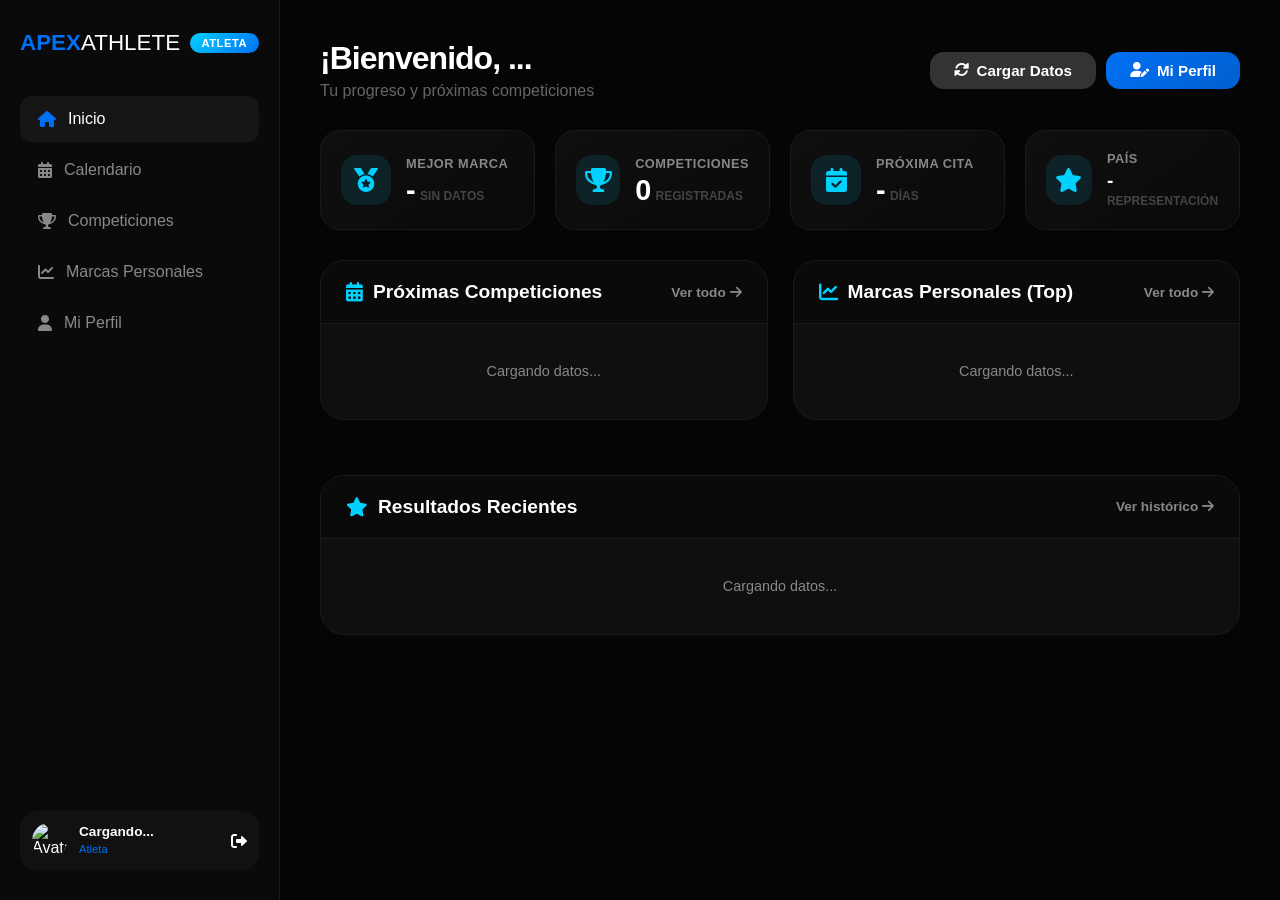
==== commit 66cab8f2: "commit cargar" ====
--- a/athlete/athlete.html
+++ b/athlete/athlete.html
@@ -60,9 +60,21 @@
                     <p>Tu progreso y próximas competiciones</p>
                 </div>
                 <div class="header-actions" style="display: flex; gap: 10px;">
-                    <button id="btn-cargar-datos" class="btn-primary" style="background: #333;">
-                        <i class="fas fa-sync-alt"></i> Cargar Datos
-                    </button>
+                    <div class="dropdown-container" id="cargar-datos-dropdown" style="position: relative; display: inline-block;">
+                        
+                        <button id="btn-cargar-datos" class="btn-primary" style="background: #333;">
+                            <i class="fas fa-sync-alt"></i> Cargar Datos
+                        </button>
+                        
+                        <div class="dropdown-menu" id="menu-cargar-datos">
+                            <a href="#" class="dropdown-item" id="btn-carga-manual">
+                                <i class="fas fa-hand-paper"></i> Carga Manual
+                            </a>
+                            <a href="carga-datos.html" class="dropdown-item" id="btn-carga-auto">
+                                <i class="fas fa-robot"></i> Carga Automática
+                            </a>
+                        </div>
+                    </div>
                     <a href="perfil.html" class="btn-primary" style="text-decoration: none;">
                         <i class="fas fa-user-edit"></i> Mi Perfil
                     </a>
--- a/athlete/css/athlete.css
+++ b/athlete/css/athlete.css
@@ -429,4 +429,56 @@
         align-items: center;
         gap: 8px; /* Espacio entre el icono y el texto dentro del botón */
     }
+}
+
+/* ========================================
+   ESTILOS SOLO PARA EL MENÚ DESPLEGABLE
+   ======================================== */
+
+.dropdown-menu {
+    display: none; 
+    position: absolute;
+    top: 100%;
+    right: 0; /* Lo alinea a la derecha del botón */
+    margin-top: 5px;
+    background: #111;
+    border: 1px solid #333;
+    border-radius: 8px;
+    min-width: 170px;
+    box-shadow: 0 5px 15px rgba(0, 0, 0, 0.5);
+    z-index: 1000;
+    overflow: hidden;
+    opacity: 0;
+    transform: translateY(-5px);
+    transition: opacity 0.2s ease, transform 0.2s ease;
+}
+
+/* Activa la visibilidad cuando se añade esta clase con JS */
+.dropdown-menu.show {
+    display: flex;
+    flex-direction: column;
+    opacity: 1;
+    transform: translateY(0);
+}
+
+.dropdown-item {
+    padding: 10px 15px;
+    color: #ccc;
+    text-decoration: none;
+    font-size: 0.85rem;
+    display: flex;
+    align-items: center;
+    gap: 10px;
+    transition: background 0.2s, color 0.2s;
+}
+
+.dropdown-item:hover {
+    background: #222;
+    color: #fff;
+}
+
+/* En móvil, el menú ocupa el ancho del contenedor */
+@media (max-width: 992px) {
+    #cargar-datos-dropdown { width: 100%; }
+    .dropdown-menu { width: 100%; left: 0; right: auto; }
 }
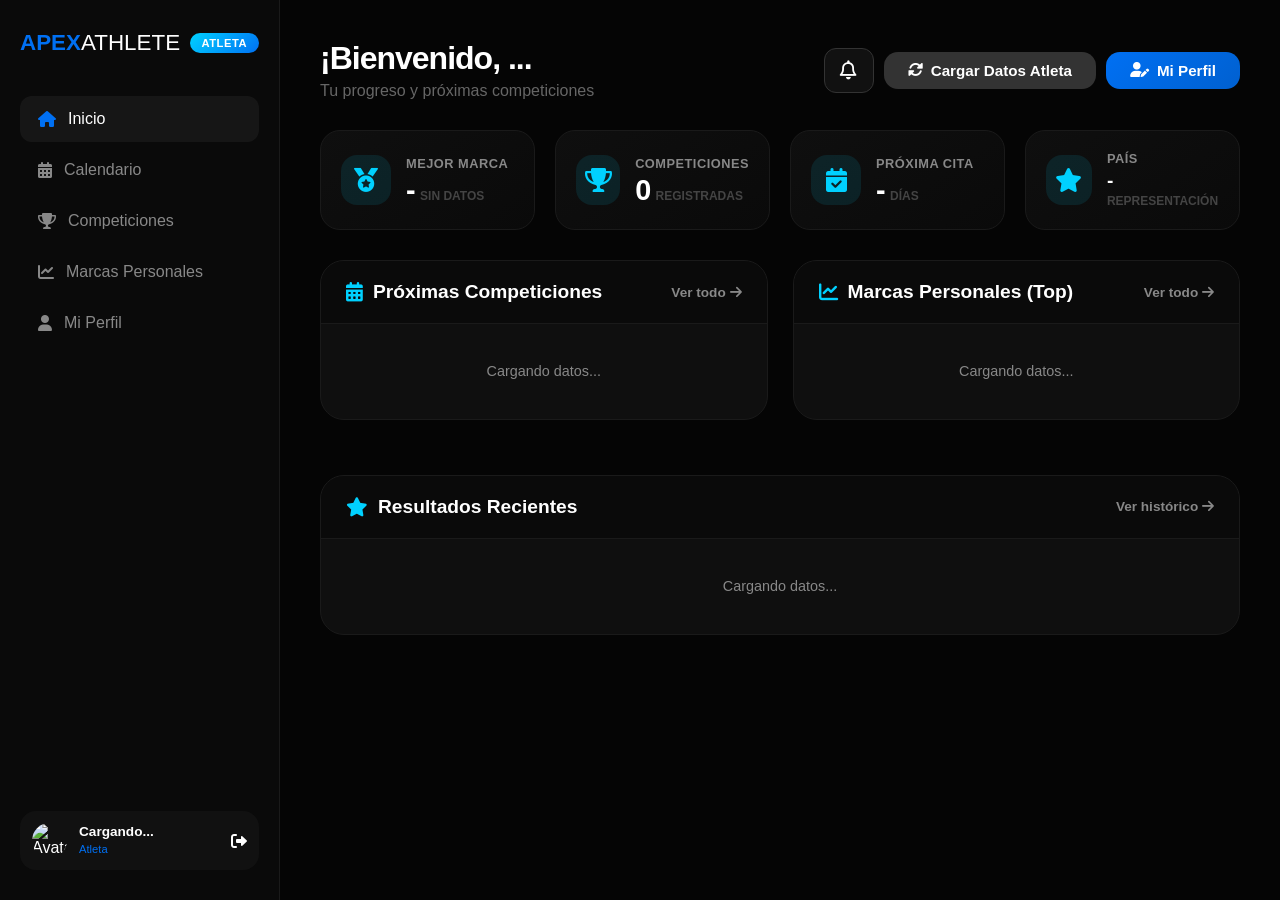
==== commit 52d46d31: "marcas etc" ====
--- a/athlete/athlete.html
+++ b/athlete/athlete.html
@@ -19,13 +19,13 @@
             </div>
             
             <nav class="sidebar-nav">
-                <a href="index.html" class="nav-item active">
+                <a href="../index.html" class="nav-item active">
                     <i class="fas fa-home"></i> Inicio
                 </a>
                 <a href="calendario.html" class="nav-item">
                     <i class="fas fa-calendar-alt"></i> Calendario
                 </a>
-                <a href="competiciones.html" class="nav-item">
+                <a href="../index.html" class="nav-item">
                     <i class="fas fa-trophy"></i> Competiciones
                 </a>
                 <a href="marcas.html" class="nav-item">
@@ -59,22 +59,42 @@
                     <h1>¡Bienvenido, <span id="header-user-name">...</span></h1>
                     <p>Tu progreso y próximas competiciones</p>
                 </div>
-                <div class="header-actions" style="display: flex; gap: 10px;">
+                <div class="header-actions" style="display: flex; gap: 10px; align-items: center;">
+                    
+                    <div class="notification-container" style="position: relative;">
+                        <button id="btn-notificaciones" class="btn-icon-only" style="background: #111; border: 1px solid #333; color: white; width: 45px; height: 45px; border-radius: 12px; cursor: pointer; position: relative; transition: all 0.2s ease; display: flex; align-items: center; justify-content: center;">
+                            <i class="far fa-bell" style="font-size: 1.2rem;"></i>
+                            <span id="noti-badge" style="display: none; position: absolute; top: 8px; right: 10px; width: 8px; height: 8px; background: #ff4444; border-radius: 50%; box-shadow: 0 0 5px rgba(255,68,68,0.5);"></span>
+                        </button>
+
+                        <div id="noti-dropdown" class="dropdown-menu noti-panel" style="width: 300px; right: 0; padding: 0;">
+                            <div style="padding: 15px; border-bottom: 1px solid #333; display: flex; justify-content: space-between; align-items: center;">
+                                <h4 style="margin: 0; color: white; font-size: 0.95rem;">Notificaciones</h4>
+                                <span style="font-size: 0.75rem; color: #00d1ff; cursor: pointer;">Marcar leídas</span>
+                            </div>
+                            <div id="lista-notificaciones" style="max-height: 300px; overflow-y: auto; padding: 10px;">
+                                <div style="text-align: center; padding: 30px 10px; color: #666;">
+                                    <i class="far fa-bell-slash" style="font-size: 2rem; margin-bottom: 10px; opacity: 0.5;"></i>
+                                    <p style="margin: 0; font-size: 0.85rem;">No tienes notificaciones nuevas.</p>
+                                </div>
+                            </div>
+                        </div>
+                    </div>
+
                     <div class="dropdown-container" id="cargar-datos-dropdown" style="position: relative; display: inline-block;">
-                        
                         <button id="btn-cargar-datos" class="btn-primary" style="background: #333;">
-                            <i class="fas fa-sync-alt"></i> Cargar Datos
+                            <i class="fas fa-sync-alt"></i> Cargar Datos Atleta
                         </button>
-                        
                         <div class="dropdown-menu" id="menu-cargar-datos">
-                            <a href="#" class="dropdown-item" id="btn-carga-manual">
-                                <i class="fas fa-hand-paper"></i> Carga Manual
+                            <a href="marcas.html" class="dropdown-item" id="btn-carga-manual">
+                                <i class="fas fa-hand-paper"></i>Carga Manual
                             </a>
                             <a href="carga-datos.html" class="dropdown-item" id="btn-carga-auto">
-                                <i class="fas fa-robot"></i> Carga Automática
+                                <i class="fas fa-robot"></i>Carga Automática
                             </a>
                         </div>
                     </div>
+
                     <a href="perfil.html" class="btn-primary" style="text-decoration: none;">
                         <i class="fas fa-user-edit"></i> Mi Perfil
                     </a>
--- a/athlete/css/athlete.css
+++ b/athlete/css/athlete.css
@@ -304,60 +304,6 @@
     background: linear-gradient(90deg, var(--accent-athlete), var(--accent-athlete-dark));
     border-radius: 4px;
     transition: width 0.3s ease;
-}
-
-/* Grid de highlights */
-.highlights-grid {
-    display: grid;
-    grid-template-columns: repeat(auto-fit, minmax(200px, 1fr));
-    gap: 15px;
-}
-
-.highlight-card {
-    display: flex;
-    align-items: center;
-    gap: 15px;
-    padding: 15px;
-    background: #0a0a0a;
-    border-radius: 16px;
-    border: 1px solid var(--border-color);
-}
-
-.highlight-icon {
-    width: 40px;
-    height: 40px;
-    background: rgba(255, 215, 0, 0.1);
-    border-radius: 12px;
-    display: flex;
-    align-items: center;
-    justify-content: center;
-    color: #ffd700;
-}
-
-.highlight-icon.silver {
-    background: rgba(192, 192, 192, 0.1);
-    color: #c0c0c0;
-}
-
-.highlight-icon.bronze {
-    background: rgba(205, 127, 50, 0.1);
-    color: #cd7f32;
-}
-
-.highlight-info h4 {
-    margin: 0 0 3px;
-    font-size: 0.9rem;
-}
-
-.highlight-info p {
-    margin: 0 0 3px;
-    font-size: 0.8rem;
-    color: var(--text-gray);
-}
-
-.highlight-date {
-    font-size: 0.7rem;
-    color: #444;
 }
 
 /* Responsive */
@@ -481,4 +427,128 @@
 @media (max-width: 992px) {
     #cargar-datos-dropdown { width: 100%; }
     .dropdown-menu { width: 100%; left: 0; right: auto; }
+}
+
+/* ========================================
+   RESULTADOS RECIENTES / HIGHLIGHTS
+   ======================================== */
+.highlights-grid {
+    display: grid;
+    /* Aumentamos de 200px a 260px para que las tarjetas respiren mejor en tablet/PC */
+    grid-template-columns: repeat(auto-fit, minmax(260px, 1fr));
+    gap: 15px;
+}
+
+.highlight-card {
+    display: flex;
+    align-items: center;
+    gap: 15px;
+    padding: 15px;
+    background: #0a0a0a;
+    border-radius: 16px;
+    border: 1px solid var(--border-color);
+    width: 100%;
+    box-sizing: border-box;
+    overflow: hidden; /* Evita que nada se salga del borde */
+}
+
+.highlight-icon {
+    width: 45px;
+    height: 45px;
+    background: rgba(255, 255, 255, 0.05);
+    border-radius: 12px;
+    display: flex;
+    align-items: center;
+    justify-content: center;
+    color: #888;
+    font-size: 1.2rem;
+    flex-shrink: 0; /* Evita que el icono se aplaste cuando falta espacio */
+}
+
+.highlight-icon.gold { background: rgba(255, 215, 0, 0.1); color: #ffd700; }
+.highlight-icon.silver { background: rgba(192, 192, 192, 0.1); color: #c0c0c0; }
+.highlight-icon.bronze { background: rgba(205, 127, 50, 0.1); color: #cd7f32; }
+
+.highlight-info {
+    flex: 1;
+    min-width: 0; /* 🚨 TRUCO DE MAGIA FLEXBOX: Permite que el texto se corte en lugar de empujar la caja */
+}
+
+.highlight-info h4 {
+    margin: 0 0 4px;
+    font-size: 0.95rem;
+    color: #fff;
+    white-space: nowrap;
+    overflow: hidden;
+    text-overflow: ellipsis; /* Añade los "..." si el texto es muy largo */
+}
+
+.highlight-info p {
+    margin: 0 0 4px;
+    font-size: 0.85rem;
+    color: #aaa;
+    white-space: nowrap;
+    overflow: hidden;
+    text-overflow: ellipsis;
+}
+
+.highlight-info p strong {
+    color: #fff;
+}
+
+.highlight-date {
+    font-size: 0.75rem;
+    color: #666;
+    display: flex;
+    align-items: center;
+    gap: 4px;
+}
+
+/* ========================================
+   SISTEMA DE NOTIFICACIONES
+   ======================================== */
+
+.btn-icon-only:hover {
+    background: #222 !important;
+    border-color: #555 !important;
+}
+
+.btn-icon-only:hover i {
+    color: var(--accent-athlete);
+    transform: rotate(15deg); /* Pequeño "ding" al pasar el ratón */
+    transition: transform 0.2s ease;
+}
+
+.noti-panel {
+    /* Extiende los estilos base de .dropdown-menu */
+    box-shadow: 0 10px 30px rgba(0, 0, 0, 0.8) !important;
+    border: 1px solid rgba(255,255,255,0.1) !important;
+}
+
+/* Estilo para futuras notificaciones cuando las añadas con JS */
+.noti-item {
+    padding: 12px;
+    border-radius: 8px;
+    background: rgba(255,255,255,0.02);
+    margin-bottom: 5px;
+    display: flex;
+    gap: 12px;
+    align-items: flex-start;
+    transition: background 0.2s;
+    cursor: pointer;
+}
+
+.noti-item:hover {
+    background: rgba(255,255,255,0.05);
+}
+
+.noti-item.unread {
+    border-left: 3px solid var(--accent-athlete);
+    background: rgba(0, 209, 255, 0.05);
+}
+
+.noti-icon {
+    color: var(--accent-athlete);
+    font-size: 1.1rem;
+    margin-top: 2px;
 }
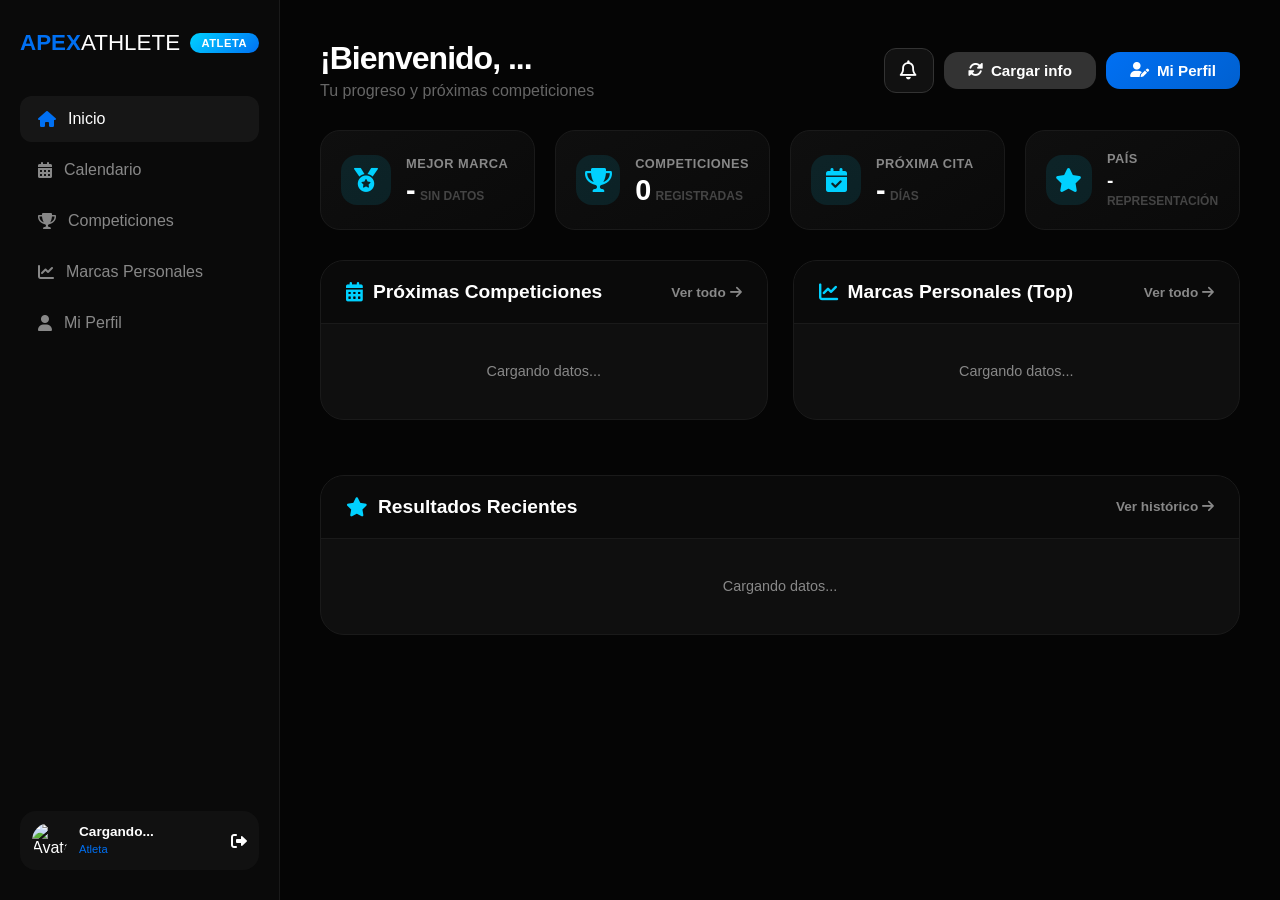
==== commit 0ff9a314: "Update athlete.html" ====
--- a/athlete/athlete.html
+++ b/athlete/athlete.html
@@ -83,7 +83,7 @@
 
                     <div class="dropdown-container" id="cargar-datos-dropdown" style="position: relative; display: inline-block;">
                         <button id="btn-cargar-datos" class="btn-primary" style="background: #333;">
-                            <i class="fas fa-sync-alt"></i> Cargar Datos Atleta
+                            <i class="fas fa-sync-alt"></i> Cargar info
                         </button>
                         <div class="dropdown-menu" id="menu-cargar-datos">
                             <a href="marcas.html" class="dropdown-item" id="btn-carga-manual">
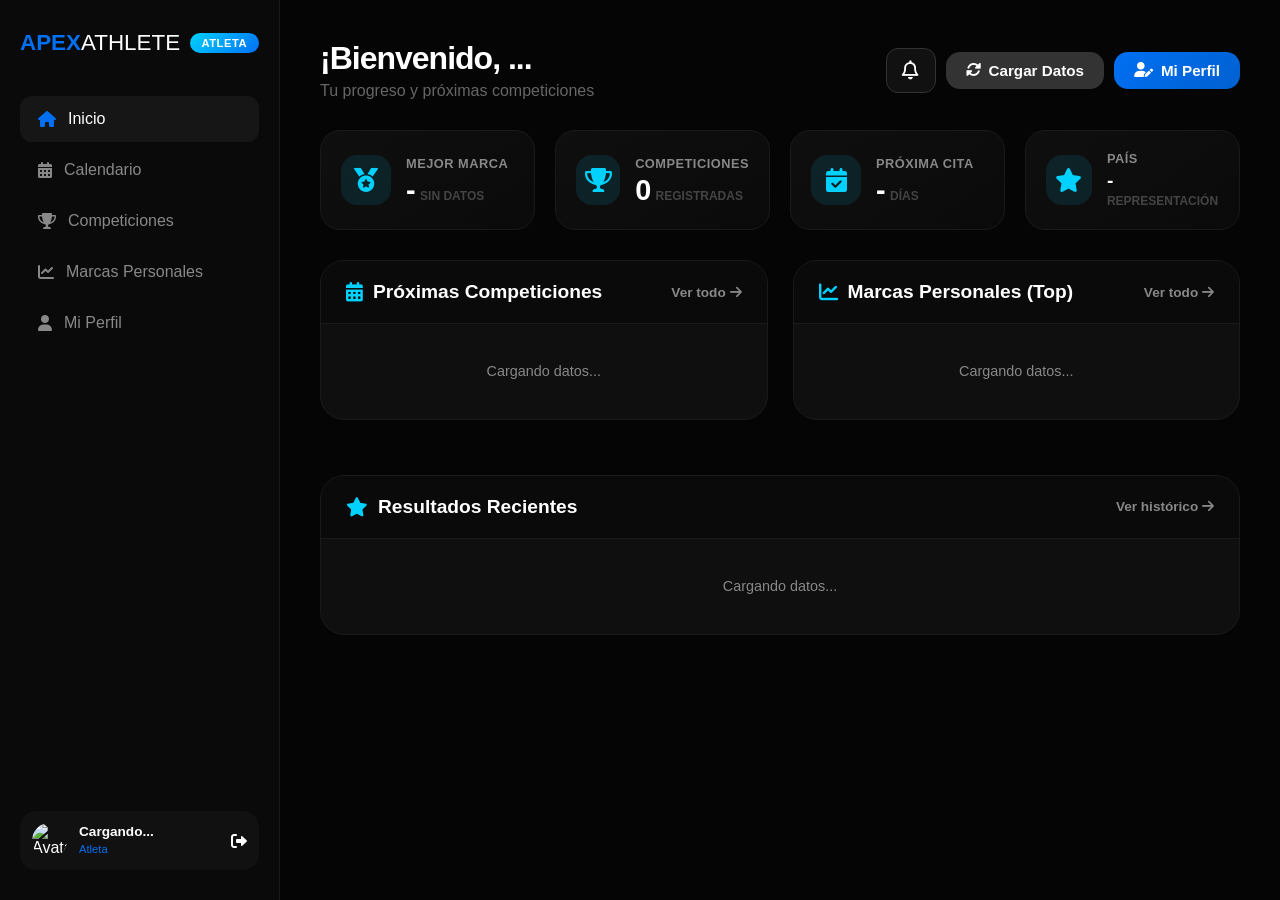
==== commit 18d36837: "final" ====
--- a/athlete/athlete.html
+++ b/athlete/athlete.html
@@ -83,7 +83,7 @@
 
                     <div class="dropdown-container" id="cargar-datos-dropdown" style="position: relative; display: inline-block;">
                         <button id="btn-cargar-datos" class="btn-primary" style="background: #333;">
-                            <i class="fas fa-sync-alt"></i> Cargar info
+                            <i class="fas fa-sync-alt"></i> Cargar Datos
                         </button>
                         <div class="dropdown-menu" id="menu-cargar-datos">
                             <a href="marcas.html" class="dropdown-item" id="btn-carga-manual">
--- a/athlete/css/athlete.css
+++ b/athlete/css/athlete.css
@@ -429,9 +429,9 @@
     .dropdown-menu { width: 100%; left: 0; right: auto; }
 }
 
-/* ========================================
+/* ======================================
    RESULTADOS RECIENTES / HIGHLIGHTS
-   ======================================== */
+   ====================================== */
 .highlights-grid {
     display: grid;
     /* Aumentamos de 200px a 260px para que las tarjetas respiren mejor en tablet/PC */
@@ -551,4 +551,129 @@
     color: var(--accent-athlete);
     font-size: 1.1rem;
     margin-top: 2px;
+}
+
+/* ========================================
+   CORRECCIÓN DE BOTONES EN CABECERA
+   ======================================== */
+
+.header-actions {
+    display: flex;
+    flex-wrap: wrap; /* Permite que bajen si no caben, pero manteniendo su forma */
+    gap: 12px;
+    align-items: center;
+    justify-content: flex-end; /* Alinea a la derecha en PC */
+}
+
+/* Forzar que los botones no se deformen y mantengan su texto en una línea */
+.header-actions .btn-primary, 
+.header-actions .dropdown-container button {
+    white-space: nowrap;    /* Evita que el texto salte de línea dentro del botón */
+    display: inline-flex;
+    align-items: center;
+    gap: 8px;
+    padding: 10px 20px;
+    min-width: max-content; /* Se asegura de ocupar lo que necesite el texto */
+    width: auto;            /* No permite que se encojan más allá de su contenido */
+}
+
+/* Ajuste específico para móvil (Pantallas pequeñas) */
+@media (max-width: 992px) {
+    .view-header {
+        flex-direction: column;
+        align-items: flex-start;
+        gap: 20px;
+    }
+
+    .header-actions {
+        width: 100%;
+        justify-content: flex-start;
+        display: grid; /* Cambiamos a grid para que ocupen todo el ancho uniformemente */
+        grid-template-columns: 1fr; /* Uno encima de otro */
+    }
+
+    .header-actions .btn-primary,
+    .header-actions .dropdown-container,
+    .header-actions .dropdown-container button {
+        width: 100% !important; /* En móvil, que ocupen todo el ancho */
+        justify-content: center;
+    }
+    
+    .dropdown-menu {
+        width: 100%;
+        position: static; /* Evita que flote sobre otros elementos en móvil */
+        margin-top: 10px;
+    }
+}
+
+/* En tablets/PC pequeños para que no se peguen al borde */
+@media (min-width: 993px) {
+    .header-actions {
+        flex-direction: row;
+        flex-wrap: nowrap; /* En PC queremos que siempre estén en línea */
+    }
+}
+
+/* ========================================
+   ADAPTACIÓN EXTREMA: MÓVILES PEQUEÑOS (< 350px)
+   ======================================== */
+
+@media (max-width: 350px) {
+    /* 1. Evitar desbordamientos generales en la pantalla */
+    body, .main-viewport {
+        overflow-x: hidden; 
+        padding-left: 10px !important;
+        padding-right: 10px !important;
+    }
+
+    /* 2. FORZAR LA CASILLA AZUL Y BOTONES: Uno encima del otro, sin partir palabras */
+    .header-actions {
+        display: flex !important;
+        flex-direction: column !important; /* Fuerza a que estén en formato torre */
+        width: 100% !important;
+        gap: 10px !important;
+    }
+
+    .header-actions .btn-primary, 
+    .header-actions .dropdown-container,
+    .header-actions .dropdown-container button {
+        width: 100% !important;
+        box-sizing: border-box !important; /* Vital: Evita que el padding sume ancho extra */
+        white-space: nowrap !important;    /* Mantiene "Cargar info" en una sola línea */
+        font-size: 0.85rem !important;     /* Letra ligeramente más pequeña para que quepa */
+        padding: 12px 10px !important;
+        justify-content: center !important;
+        margin: 0 !important;
+    }
+
+    /* 3. FORZAR LOS CUBITOS: Romper el minmax y dejarlos en 1 sola columna estricta */
+    .stats-grid, 
+    .dashboard-grid, 
+    .highlights-grid {
+        display: grid !important;
+        grid-template-columns: 1fr !important; /* 1 sola columna, ignorando anchos mínimos */
+        gap: 15px !important;
+        width: 100% !important;
+    }
+
+    /* Ajuste interior de los cubitos para que no se ahoguen */
+    .stat-card-atleta, 
+    .highlight-card, 
+    .event-item {
+        width: 100% !important;
+        box-sizing: border-box !important;
+        padding: 12px !important;
+    }
+
+    /* Reducir los iconos un poco para dar más espacio al texto */
+    .stat-icon {
+        width: 40px !important;
+        height: 40px !important;
+        min-width: 40px !important;
+        font-size: 1.2rem !important;
+    }
+
+    .stat-content .stat-number {
+        font-size: 1.3rem !important; 
+    }
 }
